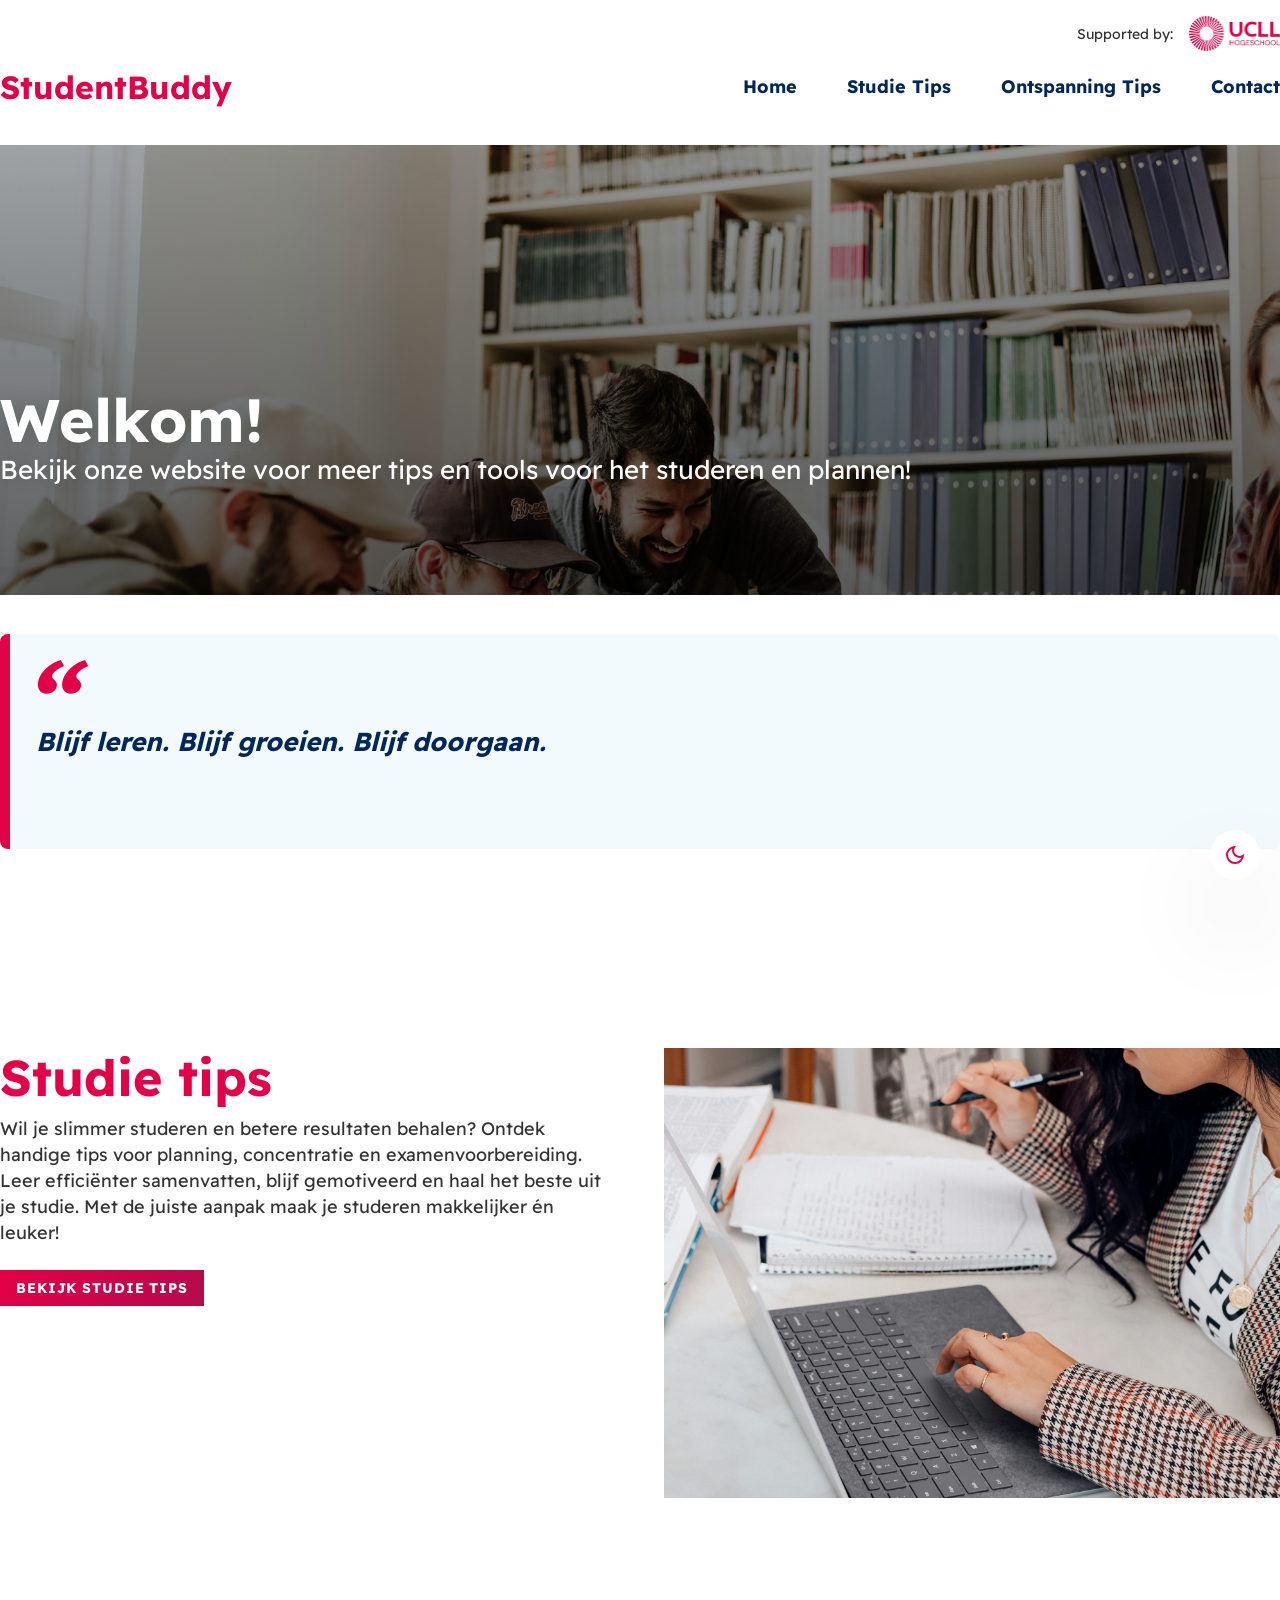
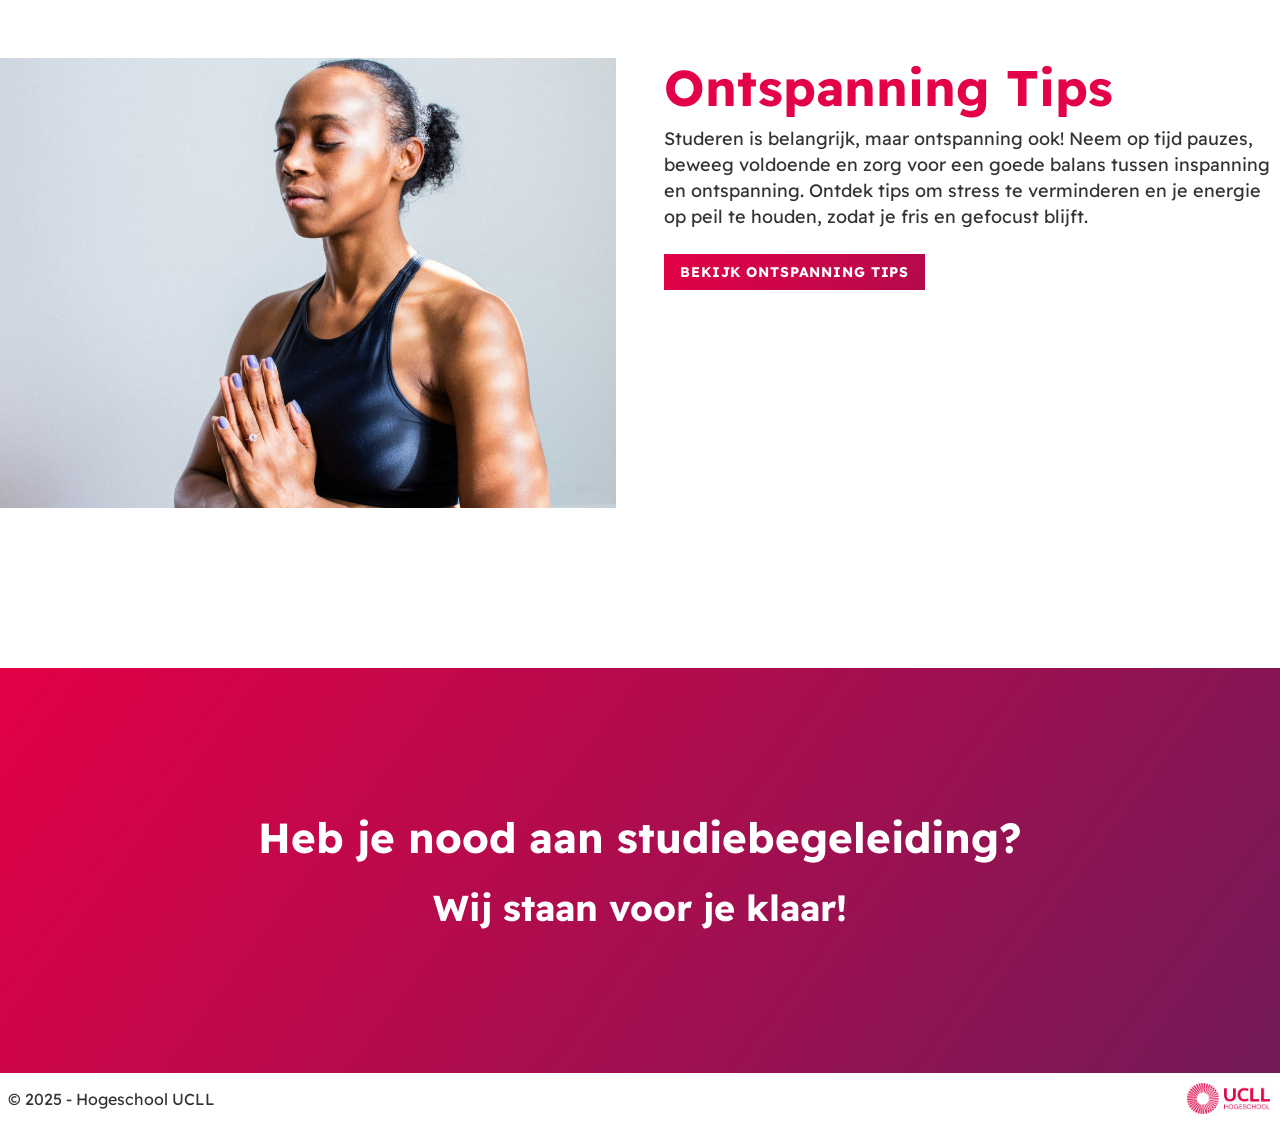
==== Client/index.html @ 4fda6218 "Added Comments" ====
<!DOCTYPE html>
<html lang="en">
  <head>
    <meta charset="UTF-8" />
    <meta name="viewport" content="width=device-width, initial-scale=1.0" />
    <title>Studiegids - Home</title>
    <link rel="stylesheet" href="./style/style.css" />
    <script type="text/javascript" src="./script/darkmode.js" defer></script>
    <script type="text/javascript" src="./script/quote.js" defer></script>
  </head>
  <body>
    <header>
      <!-- Top navigation bar with support branding -->
      <div class="container">
        <div class="navigation__top-bar">
          <button id="theme-switch">
            <!-- Dark Mode Icon -->
            <svg
              xmlns="http://www.w3.org/2000/svg"
              height="24px"
              viewBox="0 -960 960 960"
              width="24px"
              fill="#FFFFFF"
            >
              <path
                d="M480-120q-150 0-255-105T120-480q0-150 105-255t255-105q14 0 27.5 1t26.5 3q-41 29-65.5 75.5T444-660q0 90 63 153t153 63q55 0 101-24.5t75-65.5q2 13 3 26.5t1 27.5q0 150-105 255T480-120Zm0-80q88 0 158-48.5T740-375q-20 5-40 8t-40 3q-123 0-209.5-86.5T364-660q0-20 3-40t8-40q-78 32-126.5 102T200-480q0 116 82 198t198 82Zm-10-270Z"
              />
            </svg>
            <!-- Light Mode Icon-->
            <svg
              xmlns="http://www.w3.org/2000/svg"
              height="24px"
              viewBox="0 -960 960 960"
              width="24px"
              fill="#FFFFFF"
            >
              <path
                d="M480-360q50 0 85-35t35-85q0-50-35-85t-85-35q-50 0-85 35t-35 85q0 50 35 85t85 35Zm0 80q-83 0-141.5-58.5T280-480q0-83 58.5-141.5T480-680q83 0 141.5 58.5T680-480q0 83-58.5 141.5T480-280ZM200-440H40v-80h160v80Zm720 0H760v-80h160v80ZM440-760v-160h80v160h-80Zm0 720v-160h80v160h-80ZM256-650l-101-97 57-59 96 100-52 56Zm492 496-97-101 53-55 101 97-57 59Zm-98-550 97-101 59 57-100 96-56-52ZM154-212l101-97 55 53-97 101-59-57Zm326-268Z"
              />
            </svg>
          </button>
          <small>Supported by:</small>
          <img
            class="site-branding-logo-img"
            src="./images/Logo_UCLL_RGB.png"
            alt="Header Logo UCLL"
          />
        </div>

        <!-- Main Navigation Bar -->
        <nav aria-label="Main Navigation">
          <!-- Site Branding (Logo or Name) -->
          <div>
            <a class="site-branding-logo" href="index.html">StudentBuddy</a>
          </div>
          <!-- Navigation Menu with links to different sections of the site -->
          <div>
            <ul>
              <li>
                <a href="index.html">Home</a>
              </li>
              <li>
                <a href="studie-tips.html">Studie Tips</a>
              </li>
              <li>
                <a href="ontspanning-tips.html">Ontspanning Tips</a>
              </li>
              <li>
                <a href="contact.html">Contact</a>
              </li>
            </ul>
          </div>
        </nav>
      </div>
    </header>
    <main>
      <!-- Hero section with welcome message -->
      <section class="hero-section background-image-home">
        <div class="container">
          <div class="hero-content">
            <h1 class="block-title">Welkom!</h1>
            <p class="block-paragraph">
              Bekijk onze website voor meer tips en tools voor het studeren en
              plannen!
            </p>
          </div>
        </div>
      </section>

      <!-- Section with a blockquote -->
      <section>
        <div class="container">
          <blockquote id="quote"></blockquote>
        </div>
      </section>

      <div class="page-layout__divider"></div>

      <!-- Study Tips Section -->
      <section>
        <div class="container">
          <div class="page-layout__content-wrapper">
            <!-- Text Content -->
            <div class="page-layout__content-text">
              <h1>Studie tips</h1>
              <p>
                Wil je slimmer studeren en betere resultaten behalen? Ontdek
                handige tips voor planning, concentratie en examenvoorbereiding.
                Leer efficiënter samenvatten, blijf gemotiveerd en haal het
                beste uit je studie. Met de juiste aanpak maak je studeren
                makkelijker én leuker!
              </p>
              <div>
                <a class="page-layout__call-to-action" href="./studie-tips.html"
                  >BEKIJK STUDIE TIPS</a
                >
              </div>
            </div>
            <!-- Study Tips Image -->
            <div class="page-layout__content-image">
              <img
                src="./images/studie-tips-thumbnail.jpg"
                alt="Stude Tips Foto"
              />
            </div>
          </div>
        </div>
      </section>

      <div class="page-layout__divider"></div>

      <!-- Relaxation Tips Section -->
      <section>
        <div class="container">
          <div class="page-layout__content-wrapper">
            <!-- Relaxation Tips Image -->
            <div
              class="page-layout__content-image page-layout__content-image-flipped"
            >
              <img
                src="./images/ontspanning-thumbnail.jpg"
                alt="Ontspanning Foto"
              />
            </div>
            <!-- Text Content -->
            <div class="page-layout__content-text">
              <h1>Ontspanning Tips</h1>
              <p>
                Studeren is belangrijk, maar ontspanning ook! Neem op tijd
                pauzes, beweeg voldoende en zorg voor een goede balans tussen
                inspanning en ontspanning. Ontdek tips om stress te verminderen
                en je energie op peil te houden, zodat je fris en gefocust
                blijft.
              </p>
              <div>
                <a
                  class="page-layout__call-to-action"
                  href="./ontspanning-tips.html"
                  >BEKIJK ONTSPANNING TIPS</a
                >
              </div>
            </div>
          </div>
        </div>
      </section>
      <div class="page-layout__divider"></div>
    </main>
    <footer>
      <div class="container">
        <!-- Study Guidance Call-to-Action -->
        <div class="footer__content-wrapper">
          <div>
            <h2 class="footer__large-title">
              Heb je nood aan studiebegeleiding?
            </h2>
          </div>
          <div>
            <h2 class="footer__small-title">Wij staan voor je klaar!</h2>
          </div>
        </div>
      </div>
    </footer>
    <!-- Bottom Footer Section -->
    <div>
      <div class="container">
        <!-- Bottom Footer -->
        <div class="footer__wrapper-bottom">
          <small> © 2025 - Hogeschool UCLL </small>
          <img
            class="footer__logo"
            src="./images/Logo_UCLL_RGB.png"
            alt="Footer Logo UCLL"
          />
        </div>
        <!-- Bottom Footer -->
      </div>
    </div>
  </body>
</html>
---- Client/style/style.css ----
/* Importing the Readex Pro font from Google Fonts */
@import url('https://fonts.googleapis.com/css2?family=Readex+Pro:wght@160..700&display=swap');

:root {
    /* UCLL Branding Colors */
    --base-color: #ffffff;
    --base-variant: #ffffff;
    --text-color: #333;
    --primary-color: #E30147;
    --secondary-color: #002757;
    --nav-text-color: #002757;
    --quotebg: #F2FAFE;
    --quotetext: #002757;
    --gradient: linear-gradient(126.62deg, #e30046 0%, #721a57 100%);
    --shadow: rgba(17, 12, 46, 0.15) 0px 48px 100px 0px;

    /* Pixel to REM conversions for consistent sizing */
    --8px: 0.5rem;
    --14px: 0.875rem;
    --16px: 1rem;
    --18px: 1.125rem;
    --20px: 1.25rem;
    --22px: 1.375rem;
    --24px: 1.5rem;
    --26px: 1.625rem;
    --30px: 1.875rem;
    --32px: 2rem;
    --34px: 2.125rem;
    --35px: 2.188rem;
    --36px: 2.25rem;
    --42px: 2.625rem;
    --50px: 3.125rem;
    --60px: 3.75rem;
    --90px: 5.625rem;
    --1280px: 80rem;

    /* Font Weights */
    --fw-extra-light: 200;
    --fw-light: 300;
    --fw-regular: 400;
    --fw-medium: 500;
    --fw-semi-bold: 600;
    --fw-bold: 700;
    --fw-extra-bold: 800;
    --fw-black: 900;
}

.darkmode {
    --base-color: #0D0F1A;
    --base-variant: #101425;
    --text-color: #ffffff;
    --primary-color: #E30147;
    --secondary-color: #002757;
    --nav-text-color: #ffffff;
    --quotebg: #101425;
    --quotetext: #ffffff;
}

/* Resetting default margin, padding, and setting box-sizing to border-box */
* {
    margin: 0;
    padding: 0;
    box-sizing: border-box;
}

/* Setting base typography and color */
body {
    font-family: "Readex Pro", sans-serif;
    font-optical-sizing: auto;
    font-style: normal;
    background-color: var(--base-color);
    color: var(--text-color);
}

/* Main container with a max-width for layout consistency */
.container {
    position: relative;
    max-width: var(--1280px);
    margin: 0 auto;
}

/* 
========================================================================================================================
            *****   Darkmode Button *****
========================================================================================================================
*/

#theme-switch {
    height: 50px;
    width: 50px;
    padding: 0;
    border-radius: 50%;
    background-color: var(--base-variant);
    display: flex;
    justify-content: center;
    align-items: center;
    border: none;
    position: fixed;
    bottom: 20px;
    right: 20px;
    z-index: 999;
    cursor: pointer;
    box-shadow: var(--shadow);
    transition: background-color 0.3s;
}

#theme-switch svg {
    fill: var(--primary-color);
}

#theme-switch svg:last-child {
    display: none;
}

.darkmode #theme-switch svg:first-child {
    display: none;
}

.darkmode #theme-switch svg:last-child {
    display: block;
}

/* 
========================================================================================================================
            *****   NAVIGATION LAYOUT *****
========================================================================================================================
*/

/* Navigation bar styling */
nav {
    margin-top: 1rem;
    margin-bottom: 2.375rem;
    display: flex;
    align-items: center;
    justify-content: space-between;
}

/* Site logo styling */
.site-branding-logo {
    font-size: 2rem;
    color: var(--primary-color);
    font-weight: var(--fw-black);
    list-style-type: none;
    text-decoration: none;
}

/* Logo image styling */
.site-branding-logo-img {
    max-width: 100%;
    height: var(--35px);
    cursor: pointer;
}

/* Top bar navigation layout */
.navigation__top-bar {
    display: flex;
    flex-direction: row;
    justify-content: end;
    align-items: center;
    gap: 1rem;
    margin-top: 1em;
    color: var(--secondary-color);
}

/* Adjusts the font size of small text in the navigation bar */
.navigation__top-bar small {
    font-size: var(--14px);
    line-height: var(--20px);
    color: var(--text-color);
}

/* Navigation menu styling */
nav ul {
    display: flex;
    justify-content: end;
    list-style: none;
}

/* Navigation links styling */
nav ul a {
    font-size: var(--18px);
    line-height: var(--30px);
    font-weight: 700;
    color: var(--nav-text-color);
    list-style-type: none;
    text-decoration: none;
    margin-left: 3.125rem;
}

/* Hover effect for navigation links */
ul a:hover {
    color: var(--primary-color);
    padding-bottom: 0.3em;
    border-bottom: 3px solid var(--primary-color);
    transition: ease-in-out;
}

/* 
========================================================================================================================
            *****   HERO SECTION *****
========================================================================================================================
*/

/* Hero section styles with a fixed height */
.hero-section {
    max-width: 100%;
    width: 100vw;
    height: 50svh;
}

/* Background images for different pages with a dark overlay */
.background-image-home { background:linear-gradient(0deg, rgba(0, 0, 0, 0.6), rgba(0, 0, 0, 0.3)), url("../images/cover.jpg") no-repeat center center fixed; background-size: cover; }
.background-image-study { background:linear-gradient(0deg, rgba(0, 0, 0, 0.6), rgba(0, 0, 0, 0.3)), url("../images/studie-tips-cover.jpg") no-repeat center center fixed; background-size: cover; }
.background-image-relaxing { background:linear-gradient(0deg, rgba(0, 0, 0, 0.6), rgba(0, 0, 0, 0.3)), url("../images/ontspanning-cover.jpg") no-repeat center center fixed; background-size: cover; }
.background-image-contact { background:linear-gradient(0deg, rgba(0, 0, 0, 0.6), rgba(0, 0, 0, 0.3)), url("../images/contact-cover.jpg") no-repeat center center fixed; background-size: cover; }

/* Hero section content alignment */
.hero-content {
    padding-top: 15rem;
}

/* 
========================================================================================================================
            *****   QUOTE LAYOUT *****
========================================================================================================================
*/

blockquote {
    background-color: var(--quotebg);
    border-left: 10px solid var(--primary-color);
    font-size: var(--26px);
    color: var(--quotetext);
    margin: 1.5em auto;
    padding: 3.5em 1em;
    quotes: "\201C""\201D""\2018""\2019";
    border-radius: 8px;
    font-weight: var(--fw-bold);
    font-style: italic;
    position: relative;
}

blockquote::before{
    content: "\201C";
    color: var(--primary-color);
    font-size: 4em;
    position: absolute;
    top: 0px;
    left: 0.1em;
}

blockquote::after{
    content: '';
}

/* 
========================================================================================================================
            *****   PAGE LAYOUT *****
========================================================================================================================
*/

/* Main title styling */
.block-title {
    font-size: 3.75rem;
    line-height: 4.375rem;
    color: #fff;
    font-weight: 700;
    text-shadow: 0 0 20px rgba(2, 23, 16, 0.2);
}

/* Paragraph styling within hero section */
.block-paragraph {
    font-size: var(--26px);
    line-height: 30px;
    color: #fff;
    text-shadow: 0 0 20px rgba(2, 23, 16, 0.2);
}

/* Two-column layout for content sections */
.page-layout__content-wrapper {
    display: grid;
    grid-template-columns: 1fr 1fr;
    gap: 3rem;
    align-items: top;
}

/* Image container styling for proper alignment */
.page-layout__content-image {
    display: flex;
    align-items: center;
    justify-content: center;
}

/* Ensuring images fit within their container */
.page-layout__content-image img {
    width: 100%;
    height: 450px;
    object-fit: cover;
}

/* Section heading styling */
.page-layout__content-wrapper h1 {
    font-size: 50px;
    line-height: 60px;
    color: var(--primary-color);
    font-weight: 700;
    margin-bottom: var(--8px);
}

/* Section paragraph styling */
.page-layout__content-wrapper p {
    font-size: var(--18px);
    line-height: var(--26px);
}

/* Spacer for visual separation between sections */
.page-layout__divider {
    height: 10rem;
}

/* Call-to-action button styling */
.page-layout__call-to-action {
    display: inline-block;
    border: none;
    background: linear-gradient(116.43deg, #e30046 0%, #b40a4d 100%);
    font-size: .875rem;
    line-height: 1rem;
    margin-top: 1.5rem;
    padding: .625rem 1rem;
    color: white;
    font-weight: 700;
    letter-spacing: .88px;
    text-align: center;
    text-transform: uppercase;
    text-decoration: none;
    transition: cubic-bezier(0.215, 0.61, 0.355, 1) .4s;
}

/* Call-to-action hover effect */
.page-layout__call-to-action:hover {
    background: transparent;
    color: var(--primary-color);
    border: 1px solid var(--primary-color);
    transform: translateY(-2px);
    transition: transform 0.3s ease-in-out;
}

/* 
========================================================================================================================
            *****     FOOTER    *****
========================================================================================================================
*/

/* Footer styling with gradient background */
footer {
    height: 45svh;
    background: var(--gradient);
    display: flex;
        flex-direction: column;
        align-items: center;
        justify-content: center;
}

/* Grid layout for footer content */
.footer__content-wrapper {
    display: flex;
        flex-direction: column;
        align-items: center;
        justify-content: center;
        color: white;
        text-decoration: none;
        text-align: center;
}



.footer__large-title {
    font-size: var(--42px);
    font-weight: var(--fw-bold);
    margin-bottom: 0.5em;
}

.footer__small-title {
    font-size: var(--36px);
}

.footer__wrapper-bottom {
    display: flex;
    justify-content: space-between;
    align-items: center;
    padding: var(--8px);
}

.footer__wrapper-bottom small {
    font-size: var(--16px);
    line-height: var(--20px);
    font-weight: var(--fw-regular);
}

.footer__logo {
    max-width: 100%;
        height: var(--35px);
        cursor: pointer;
        padding: 0.1em;
}

/* 
========================================================================================================================
            *****     RESPONSIVE DESIGN    *****
========================================================================================================================
*/

/* Responsive adjustments for screens smaller than 992px */
@media screen and (width < 992px) {
    /* Navigation links styling */
    nav ul a {
        font-size: var(--16px);
        line-height: var(--30px);
        margin-left: 1rem;
    }
    
    .container {
        padding-left: 3%;
        padding-right: 3%;
    }

    .page-layout__content-wrapper {
        grid-template-columns: 1fr;
    }

    .page-layout__content-image-flipped {
        order: 2;
    }

    .page-layout__content-image img {
        width: 100%;
    }
}

/* Responsive adjustments for screens smaller than 600px */
@media screen and (width < 600px) {
    nav {
       display: flex;
       flex-direction: column;
       align-items: start;
    }

    nav ul {
        margin-top: 0.5em;
        flex-direction: row;
        gap: 1.5em;
    }

    nav ul a {
        margin-left: 0;
        font-size: var(--14px);
    }
    
    .footer__large-title {
        font-size: var(--34px);
    }
    
    .footer__small-title {
        font-size: var(--22px);
    }
}
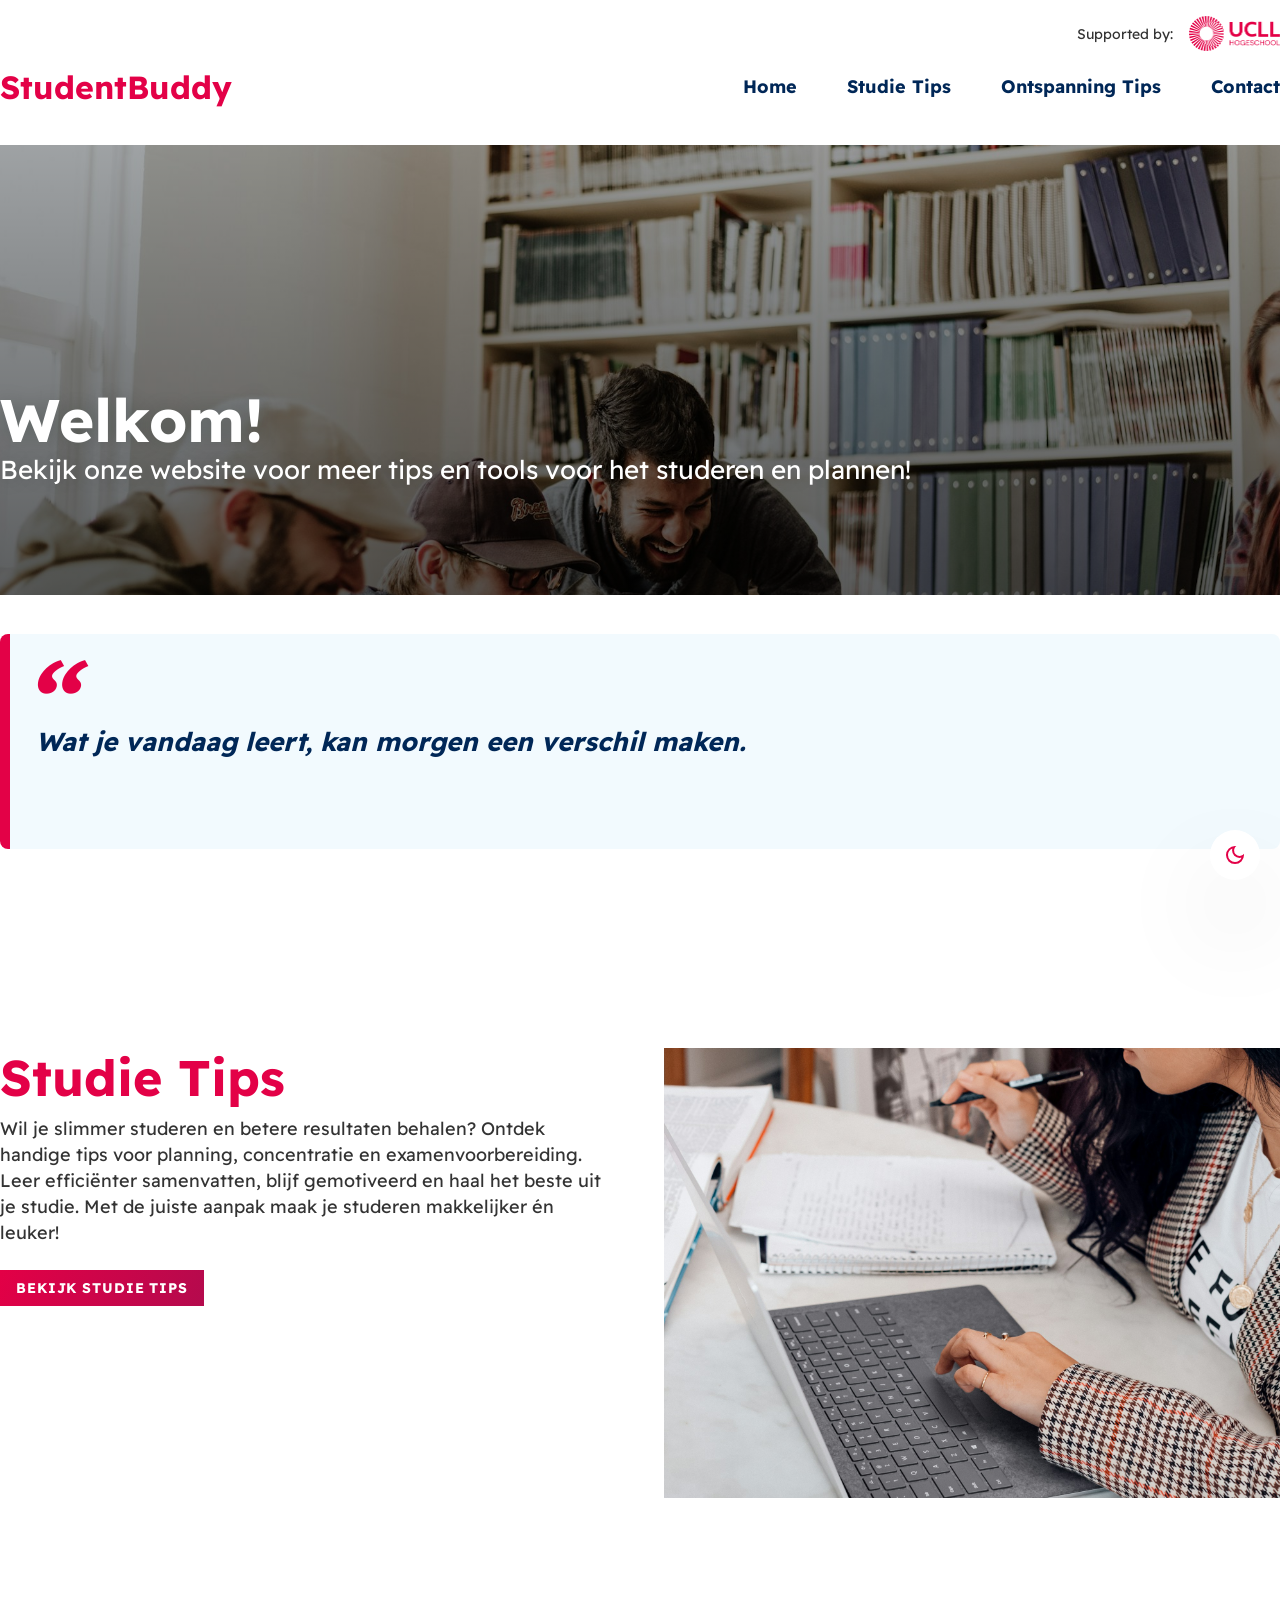
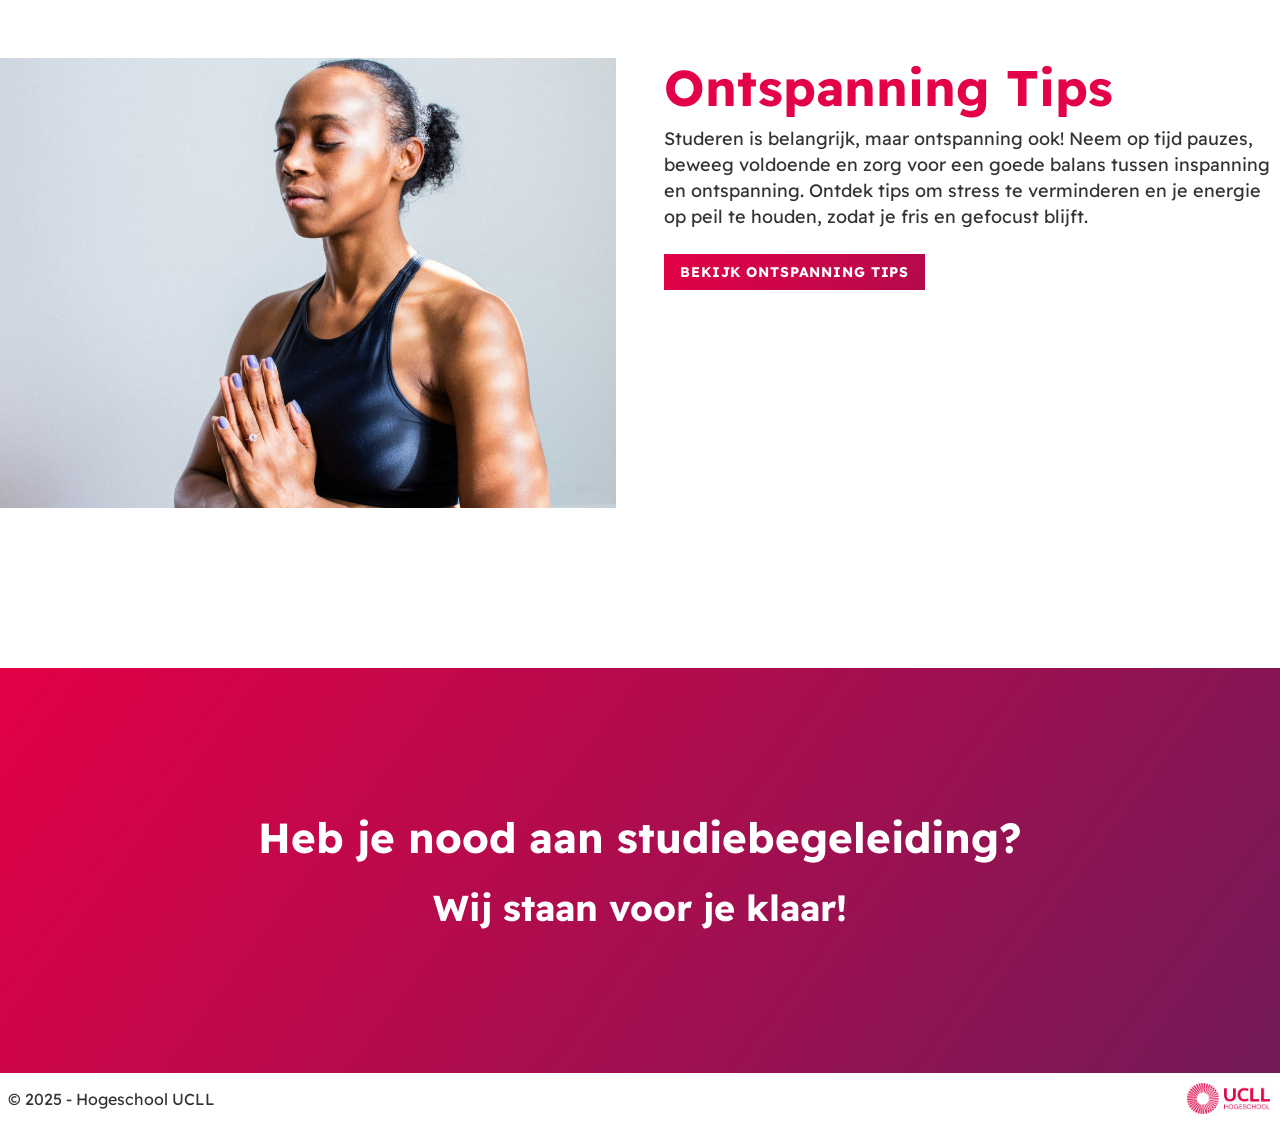
==== commit b40f6c40: "Fixed Inconsistent Text" ====
--- a/Client/index.html
+++ b/Client/index.html
@@ -102,7 +102,7 @@
           <div class="page-layout__content-wrapper">
             <!-- Text Content -->
             <div class="page-layout__content-text">
-              <h1>Studie tips</h1>
+              <h1>Studie Tips</h1>
               <p>
                 Wil je slimmer studeren en betere resultaten behalen? Ontdek
                 handige tips voor planning, concentratie en examenvoorbereiding.
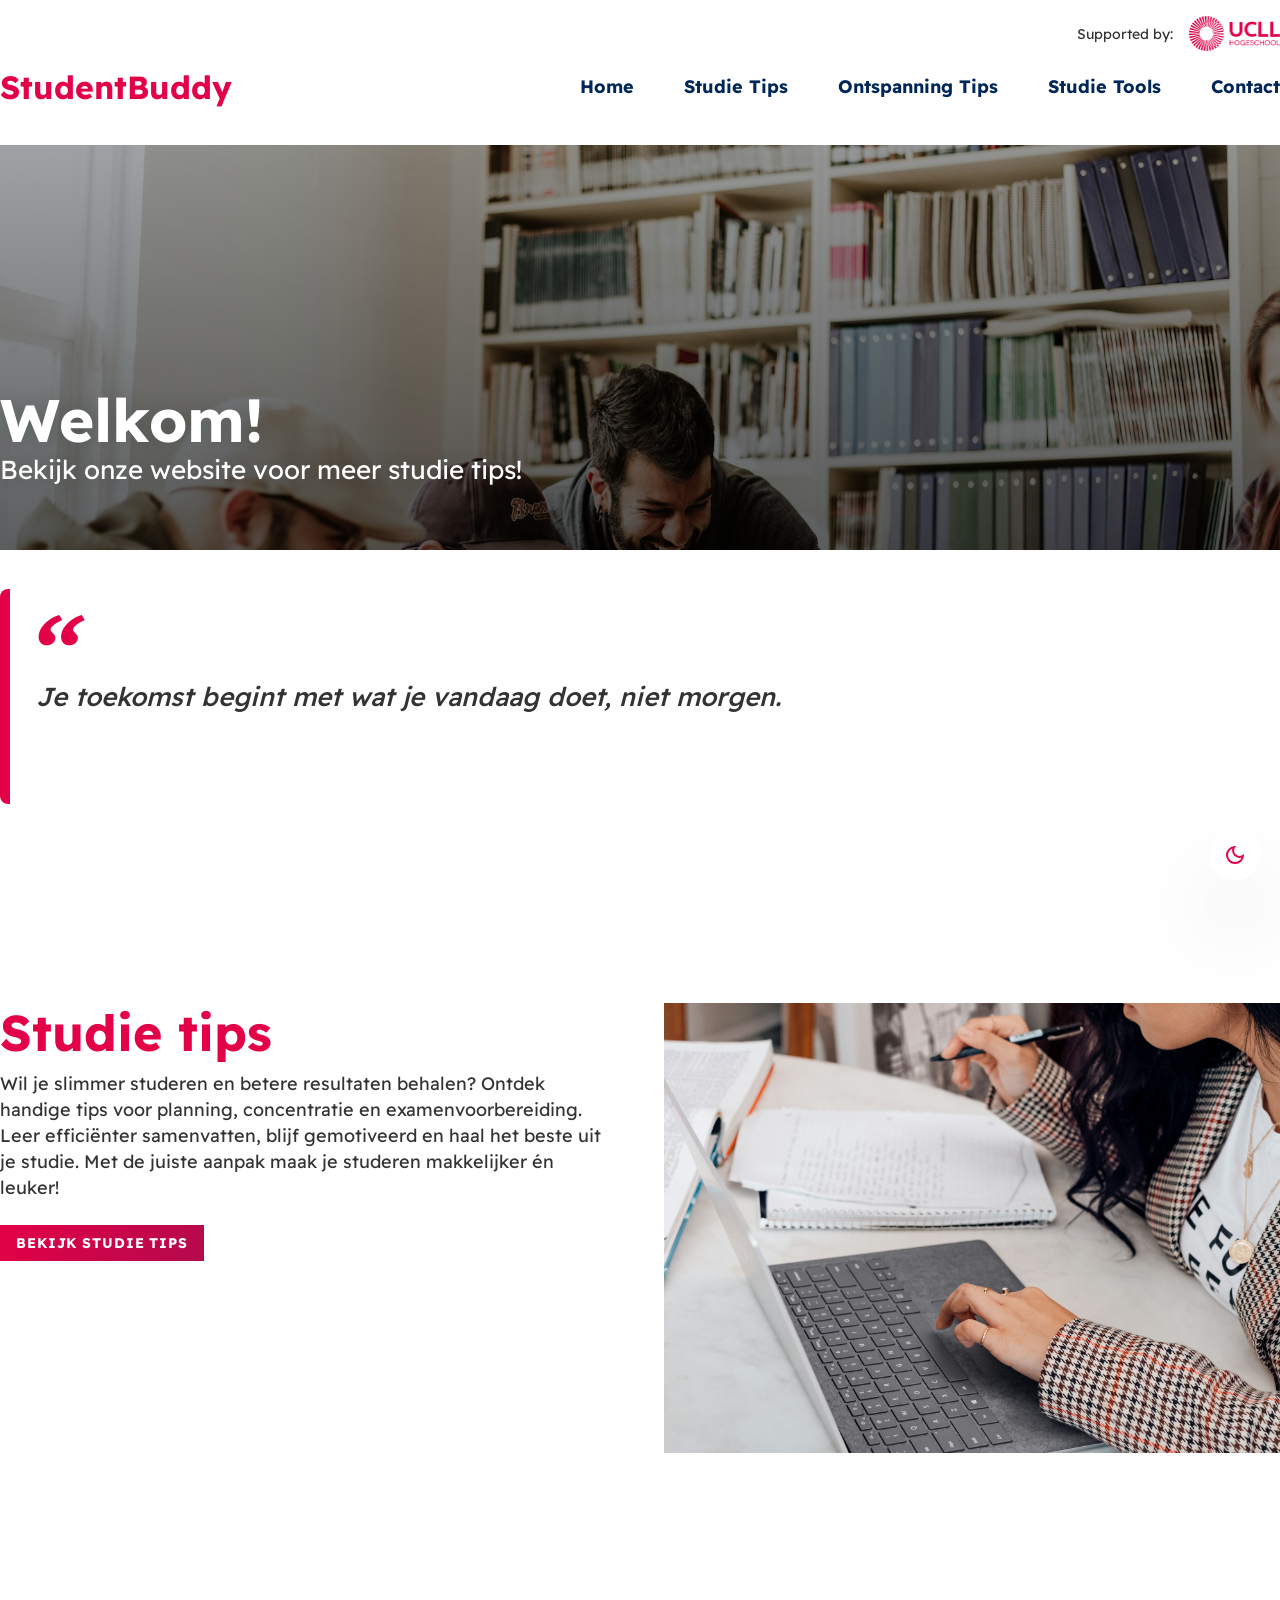
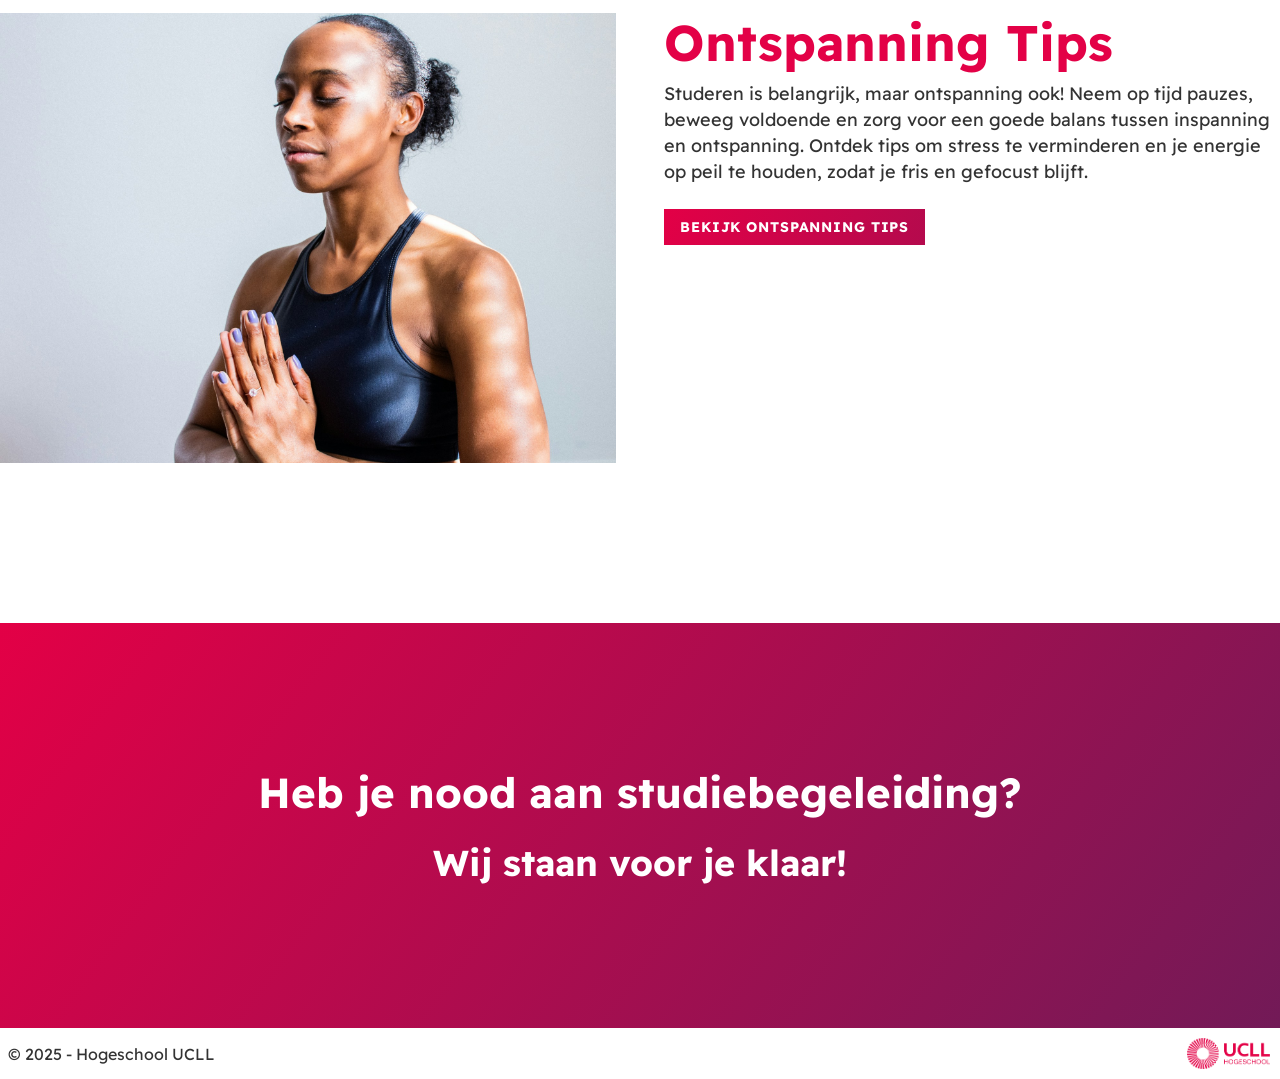
==== commit 20ae8213: "Merge pull request #39 from Iterative-Snowstorm/dev Dev to main merge" ====
--- a/Client/index.html
+++ b/Client/index.html
@@ -15,29 +15,9 @@
         <div class="navigation__top-bar">
           <button id="theme-switch">
             <!-- Dark Mode Icon -->
-            <svg
-              xmlns="http://www.w3.org/2000/svg"
-              height="24px"
-              viewBox="0 -960 960 960"
-              width="24px"
-              fill="#FFFFFF"
-            >
-              <path
-                d="M480-120q-150 0-255-105T120-480q0-150 105-255t255-105q14 0 27.5 1t26.5 3q-41 29-65.5 75.5T444-660q0 90 63 153t153 63q55 0 101-24.5t75-65.5q2 13 3 26.5t1 27.5q0 150-105 255T480-120Zm0-80q88 0 158-48.5T740-375q-20 5-40 8t-40 3q-123 0-209.5-86.5T364-660q0-20 3-40t8-40q-78 32-126.5 102T200-480q0 116 82 198t198 82Zm-10-270Z"
-              />
-            </svg>
+            <svg xmlns="http://www.w3.org/2000/svg" height="24px" viewBox="0 -960 960 960" width="24px" fill="#FFFFFF"><path d="M480-120q-150 0-255-105T120-480q0-150 105-255t255-105q14 0 27.5 1t26.5 3q-41 29-65.5 75.5T444-660q0 90 63 153t153 63q55 0 101-24.5t75-65.5q2 13 3 26.5t1 27.5q0 150-105 255T480-120Zm0-80q88 0 158-48.5T740-375q-20 5-40 8t-40 3q-123 0-209.5-86.5T364-660q0-20 3-40t8-40q-78 32-126.5 102T200-480q0 116 82 198t198 82Zm-10-270Z"/></svg>
             <!-- Light Mode Icon-->
-            <svg
-              xmlns="http://www.w3.org/2000/svg"
-              height="24px"
-              viewBox="0 -960 960 960"
-              width="24px"
-              fill="#FFFFFF"
-            >
-              <path
-                d="M480-360q50 0 85-35t35-85q0-50-35-85t-85-35q-50 0-85 35t-35 85q0 50 35 85t85 35Zm0 80q-83 0-141.5-58.5T280-480q0-83 58.5-141.5T480-680q83 0 141.5 58.5T680-480q0 83-58.5 141.5T480-280ZM200-440H40v-80h160v80Zm720 0H760v-80h160v80ZM440-760v-160h80v160h-80Zm0 720v-160h80v160h-80ZM256-650l-101-97 57-59 96 100-52 56Zm492 496-97-101 53-55 101 97-57 59Zm-98-550 97-101 59 57-100 96-56-52ZM154-212l101-97 55 53-97 101-59-57Zm326-268Z"
-              />
-            </svg>
+            <svg xmlns="http://www.w3.org/2000/svg" height="24px" viewBox="0 -960 960 960" width="24px" fill="#FFFFFF"><path d="M480-360q50 0 85-35t35-85q0-50-35-85t-85-35q-50 0-85 35t-35 85q0 50 35 85t85 35Zm0 80q-83 0-141.5-58.5T280-480q0-83 58.5-141.5T480-680q83 0 141.5 58.5T680-480q0 83-58.5 141.5T480-280ZM200-440H40v-80h160v80Zm720 0H760v-80h160v80ZM440-760v-160h80v160h-80Zm0 720v-160h80v160h-80ZM256-650l-101-97 57-59 96 100-52 56Zm492 496-97-101 53-55 101 97-57 59Zm-98-550 97-101 59 57-100 96-56-52ZM154-212l101-97 55 53-97 101-59-57Zm326-268Z"/></svg>
           </button>
           <small>Supported by:</small>
           <img
@@ -66,6 +46,9 @@
                 <a href="ontspanning-tips.html">Ontspanning Tips</a>
               </li>
               <li>
+                <a href="studie-tools.html">Studie Tools</a>
+              </li>
+              <li>
                 <a href="contact.html">Contact</a>
               </li>
             </ul>
@@ -80,14 +63,12 @@
           <div class="hero-content">
             <h1 class="block-title">Welkom!</h1>
             <p class="block-paragraph">
-              Bekijk onze website voor meer tips en tools voor het studeren en
-              plannen!
+              Bekijk onze website voor meer studie tips!
             </p>
           </div>
         </div>
       </section>
 
-      <!-- Section with a blockquote -->
       <section>
         <div class="container">
           <blockquote id="quote"></blockquote>
@@ -102,13 +83,10 @@
           <div class="page-layout__content-wrapper">
             <!-- Text Content -->
             <div class="page-layout__content-text">
-              <h1>Studie Tips</h1>
+              <h1>Studie tips</h1>
               <p>
-                Wil je slimmer studeren en betere resultaten behalen? Ontdek
-                handige tips voor planning, concentratie en examenvoorbereiding.
-                Leer efficiënter samenvatten, blijf gemotiveerd en haal het
-                beste uit je studie. Met de juiste aanpak maak je studeren
-                makkelijker én leuker!
+                Wil je slimmer studeren en betere resultaten behalen? Ontdek handige tips voor planning, concentratie en examenvoorbereiding. Leer efficiënter samenvatten, blijf gemotiveerd en haal het beste uit je studie. 
+                Met de juiste aanpak maak je studeren makkelijker én leuker!
               </p>
               <div>
                 <a class="page-layout__call-to-action" href="./studie-tips.html"
@@ -146,11 +124,8 @@
             <div class="page-layout__content-text">
               <h1>Ontspanning Tips</h1>
               <p>
-                Studeren is belangrijk, maar ontspanning ook! Neem op tijd
-                pauzes, beweeg voldoende en zorg voor een goede balans tussen
-                inspanning en ontspanning. Ontdek tips om stress te verminderen
-                en je energie op peil te houden, zodat je fris en gefocust
-                blijft.
+                Studeren is belangrijk, maar ontspanning ook! Neem op tijd pauzes, beweeg voldoende en zorg voor een goede balans tussen inspanning en ontspanning. 
+                Ontdek tips om stress te verminderen en je energie op peil te houden, zodat je fris en gefocust blijft.
               </p>
               <div>
                 <a
--- a/Client/style/style.css
+++ b/Client/style/style.css
@@ -1,48 +1,50 @@
 /* Importing the Readex Pro font from Google Fonts */
-@import url('https://fonts.googleapis.com/css2?family=Readex+Pro:wght@160..700&display=swap');
+@import url("https://fonts.googleapis.com/css2?family=Readex+Pro:wght@160..700&display=swap");
 
 :root {
-    /* UCLL Branding Colors */
-    --base-color: #ffffff;
-    --base-variant: #ffffff;
-    --text-color: #333;
-    --primary-color: #E30147;
-    --secondary-color: #002757;
-    --nav-text-color: #002757;
-    --quotebg: #F2FAFE;
-    --quotetext: #002757;
-    --gradient: linear-gradient(126.62deg, #e30046 0%, #721a57 100%);
-    --shadow: rgba(17, 12, 46, 0.15) 0px 48px 100px 0px;
-
-    /* Pixel to REM conversions for consistent sizing */
-    --8px: 0.5rem;
-    --14px: 0.875rem;
-    --16px: 1rem;
-    --18px: 1.125rem;
-    --20px: 1.25rem;
-    --22px: 1.375rem;
-    --24px: 1.5rem;
-    --26px: 1.625rem;
-    --30px: 1.875rem;
-    --32px: 2rem;
-    --34px: 2.125rem;
-    --35px: 2.188rem;
-    --36px: 2.25rem;
-    --42px: 2.625rem;
-    --50px: 3.125rem;
-    --60px: 3.75rem;
-    --90px: 5.625rem;
-    --1280px: 80rem;
-
-    /* Font Weights */
-    --fw-extra-light: 200;
-    --fw-light: 300;
-    --fw-regular: 400;
-    --fw-medium: 500;
-    --fw-semi-bold: 600;
-    --fw-bold: 700;
-    --fw-extra-bold: 800;
-    --fw-black: 900;
+  /* UCLL Branding Colors */
+  --base-color: #ffffff;
+  --base-variant: #ffffff;
+  --text-color: #333;
+  --primary-color: #E30147;
+  --secondary-color: #002757;
+  --nav-text-color: #002757;
+  --gradient: linear-gradient(126.62deg, #e30046 0%, #721a57 100%);
+  --shadow: rgba(17, 12, 46, 0.15) 0px 48px 100px 0px;
+  --blue: #002757;
+  --red: #e30147;
+  --light-blue: #9fdaf9;
+  --light-gray: #e9f3f8;
+  --gray: #333;
+
+  /* Pixel to REM conversions for consistent sizing */
+  --8px: 0.5rem;
+  --14px: 0.875rem;
+  --16px: 1rem;
+  --18px: 1.125rem;
+  --20px: 1.25rem;
+  --22px: 1.375rem;
+  --26px: 1.625rem;
+  --30px: 1.875rem;
+  --32px: 2rem;
+  --34px: 2.125rem;
+  --35px: 2.188rem;
+  --36px: 2.25rem;
+  --42px: 2.625rem;
+  --50px: 3.125rem;
+  --60px: 3.75rem;
+  --90px: 5.625rem;
+  --1280px: 80rem;
+
+  /* Font Weights */
+  --fw-extra-light: 200;
+  --fw-light: 300;
+  --fw-regular: 400;
+  --fw-medium: 500;
+  --fw-semi-bold: 600;
+  --fw-bold: 700;
+  --fw-extra-bold: 800;
+  --fw-black: 900;
 }
 
 .darkmode {
@@ -52,31 +54,30 @@
     --primary-color: #E30147;
     --secondary-color: #002757;
     --nav-text-color: #ffffff;
-    --quotebg: #101425;
-    --quotetext: #ffffff;
+    --quotebg: #1d213a;
 }
 
 /* Resetting default margin, padding, and setting box-sizing to border-box */
 * {
-    margin: 0;
-    padding: 0;
-    box-sizing: border-box;
+  margin: 0;
+  padding: 0;
+  box-sizing: border-box;
 }
 
 /* Setting base typography and color */
 body {
-    font-family: "Readex Pro", sans-serif;
-    font-optical-sizing: auto;
-    font-style: normal;
-    background-color: var(--base-color);
-    color: var(--text-color);
+  font-family: "Readex Pro", sans-serif;
+  font-optical-sizing: auto;
+  font-style: normal;
+  background-color: var(--base-color);
+  color: var(--text-color);
 }
 
 /* Main container with a max-width for layout consistency */
 .container {
-    position: relative;
-    max-width: var(--1280px);
-    margin: 0 auto;
+  position: relative;
+  max-width: var(--1280px);
+  margin: 0 auto;
 }
 
 /* 
@@ -86,38 +87,38 @@
 */
 
 #theme-switch {
-    height: 50px;
-    width: 50px;
-    padding: 0;
-    border-radius: 50%;
-    background-color: var(--base-variant);
-    display: flex;
-    justify-content: center;
-    align-items: center;
-    border: none;
-    position: fixed;
-    bottom: 20px;
-    right: 20px;
-    z-index: 999;
-    cursor: pointer;
-    box-shadow: var(--shadow);
-    transition: background-color 0.3s;
+  height: 50px;
+  width: 50px;
+  padding: 0;
+  border-radius: 50%;
+  background-color: var(--base-variant);
+  display: flex;
+  justify-content: center;
+  align-items: center;
+  border: none;
+  position: fixed;
+  bottom: 20px;
+  right: 20px;
+  z-index: 999;
+  cursor: pointer;
+  box-shadow: var(--shadow);
+  transition: background-color 0.3s;
 }
 
 #theme-switch svg {
-    fill: var(--primary-color);
+  fill: var(--primary-color);
 }
 
 #theme-switch svg:last-child {
-    display: none;
+  display: none;
 }
 
 .darkmode #theme-switch svg:first-child {
-    display: none;
+  display: none;
 }
 
 .darkmode #theme-switch svg:last-child {
-    display: block;
+  display: block;
 }
 
 /* 
@@ -128,71 +129,71 @@
 
 /* Navigation bar styling */
 nav {
-    margin-top: 1rem;
-    margin-bottom: 2.375rem;
-    display: flex;
-    align-items: center;
-    justify-content: space-between;
+  margin-top: 1rem;
+  margin-bottom: 2.375rem;
+  display: flex;
+  align-items: center;
+  justify-content: space-between;
 }
 
 /* Site logo styling */
 .site-branding-logo {
-    font-size: 2rem;
-    color: var(--primary-color);
-    font-weight: var(--fw-black);
-    list-style-type: none;
-    text-decoration: none;
+  font-size: 2rem;
+  color: var(--primary-color);
+  font-weight: var(--fw-black);
+  list-style-type: none;
+  text-decoration: none;
 }
 
 /* Logo image styling */
 .site-branding-logo-img {
-    max-width: 100%;
-    height: var(--35px);
-    cursor: pointer;
+  max-width: 100%;
+  height: var(--35px);
+  cursor: pointer;
 }
 
 /* Top bar navigation layout */
 .navigation__top-bar {
-    display: flex;
-    flex-direction: row;
-    justify-content: end;
-    align-items: center;
-    gap: 1rem;
-    margin-top: 1em;
-    color: var(--secondary-color);
+  display: flex;
+  flex-direction: row;
+  justify-content: end;
+  align-items: center;
+  gap: 1rem;
+  margin-top: 1em;
+  color: var(--secondary-color);
 }
 
 /* Adjusts the font size of small text in the navigation bar */
 .navigation__top-bar small {
-    font-size: var(--14px);
-    line-height: var(--20px);
-    color: var(--text-color);
+  font-size: var(--14px);
+  line-height: var(--20px);
+  color: var(--text-color);
 }
 
 /* Navigation menu styling */
 nav ul {
-    display: flex;
-    justify-content: end;
-    list-style: none;
+  display: flex;
+  justify-content: end;
+  list-style: none;
 }
 
 /* Navigation links styling */
 nav ul a {
-    font-size: var(--18px);
-    line-height: var(--30px);
-    font-weight: 700;
-    color: var(--nav-text-color);
-    list-style-type: none;
-    text-decoration: none;
-    margin-left: 3.125rem;
+  font-size: var(--18px);
+  line-height: var(--30px);
+  font-weight: 700;
+  color: var(--nav-text-color);
+  list-style-type: none;
+  text-decoration: none;
+  margin-left: 3.125rem;
 }
 
 /* Hover effect for navigation links */
 ul a:hover {
-    color: var(--primary-color);
-    padding-bottom: 0.3em;
-    border-bottom: 3px solid var(--primary-color);
-    transition: ease-in-out;
+  color: var(--primary-color);
+  padding-bottom: 0.3em;
+  border-bottom: 3px solid var(--primary-color);
+  transition: ease-in-out;
 }
 
 /* 
@@ -201,11 +202,10 @@
 ========================================================================================================================
 */
 
-/* Hero section styles with a fixed height */
 .hero-section {
     max-width: 100%;
     width: 100vw;
-    height: 50svh;
+    height: 45svh;
 }
 
 /* Background images for different pages with a dark overlay */
@@ -216,7 +216,7 @@
 
 /* Hero section content alignment */
 .hero-content {
-    padding-top: 15rem;
+  padding-top: 15rem;
 }
 
 /* 
@@ -226,15 +226,14 @@
 */
 
 blockquote {
-    background-color: var(--quotebg);
+    background-color: var(--base-variant);
     border-left: 10px solid var(--primary-color);
     font-size: var(--26px);
-    color: var(--quotetext);
     margin: 1.5em auto;
     padding: 3.5em 1em;
     quotes: "\201C""\201D""\2018""\2019";
     border-radius: 8px;
-    font-weight: var(--fw-bold);
+    font-weight: var(--fw-medium);
     font-style: italic;
     position: relative;
 }
@@ -247,7 +246,7 @@
     top: 0px;
     left: 0.1em;
 }
-
+  
 blockquote::after{
     content: '';
 }
@@ -260,34 +259,34 @@
 
 /* Main title styling */
 .block-title {
-    font-size: 3.75rem;
-    line-height: 4.375rem;
-    color: #fff;
-    font-weight: 700;
-    text-shadow: 0 0 20px rgba(2, 23, 16, 0.2);
+  font-size: 3.75rem;
+  line-height: 4.375rem;
+  color: #fff;
+  font-weight: 700;
+  text-shadow: 0 0 20px rgba(2, 23, 16, 0.2);
 }
 
 /* Paragraph styling within hero section */
 .block-paragraph {
-    font-size: var(--26px);
-    line-height: 30px;
-    color: #fff;
-    text-shadow: 0 0 20px rgba(2, 23, 16, 0.2);
+  font-size: var(--26px);
+  line-height: 30px;
+  color: #fff;
+  text-shadow: 0 0 20px rgba(2, 23, 16, 0.2);
 }
 
 /* Two-column layout for content sections */
 .page-layout__content-wrapper {
-    display: grid;
-    grid-template-columns: 1fr 1fr;
-    gap: 3rem;
-    align-items: top;
+  display: grid;
+  grid-template-columns: 1fr 1fr;
+  gap: 3rem;
+  align-items: top;
 }
 
 /* Image container styling for proper alignment */
 .page-layout__content-image {
-    display: flex;
-    align-items: center;
-    justify-content: center;
+  display: flex;
+  align-items: center;
+  justify-content: center;
 }
 
 /* Ensuring images fit within their container */
@@ -299,49 +298,226 @@
 
 /* Section heading styling */
 .page-layout__content-wrapper h1 {
-    font-size: 50px;
-    line-height: 60px;
-    color: var(--primary-color);
-    font-weight: 700;
-    margin-bottom: var(--8px);
+  font-size: 50px;
+  line-height: 60px;
+  color: var(--primary-color);
+  font-weight: 700;
+  margin-bottom: var(--8px);
 }
 
 /* Section paragraph styling */
 .page-layout__content-wrapper p {
-    font-size: var(--18px);
-    line-height: var(--26px);
+  font-size: var(--18px);
+  line-height: var(--26px);
 }
 
 /* Spacer for visual separation between sections */
 .page-layout__divider {
-    height: 10rem;
+  height: 10rem;
 }
 
 /* Call-to-action button styling */
 .page-layout__call-to-action {
-    display: inline-block;
-    border: none;
-    background: linear-gradient(116.43deg, #e30046 0%, #b40a4d 100%);
-    font-size: .875rem;
-    line-height: 1rem;
-    margin-top: 1.5rem;
-    padding: .625rem 1rem;
-    color: white;
-    font-weight: 700;
-    letter-spacing: .88px;
-    text-align: center;
-    text-transform: uppercase;
-    text-decoration: none;
-    transition: cubic-bezier(0.215, 0.61, 0.355, 1) .4s;
+  display: inline-block;
+  border: none;
+  background: linear-gradient(116.43deg, #e30046 0%, #b40a4d 100%);
+  font-size: .875rem;
+  line-height: 1rem;
+  margin-top: 1.5rem;
+  padding: .625rem 1rem;
+  color: white;
+  font-weight: 700;
+  letter-spacing: .88px;
+  text-align: center;
+  text-transform: uppercase;
+  text-decoration: none;
+  transition: cubic-bezier(0.215, 0.61, 0.355, 1) .4s;
 }
 
 /* Call-to-action hover effect */
 .page-layout__call-to-action:hover {
-    background: transparent;
-    color: var(--primary-color);
-    border: 1px solid var(--primary-color);
-    transform: translateY(-2px);
-    transition: transform 0.3s ease-in-out;
+  background: transparent;
+  color: var(--primary-color);
+  border: 1px solid var(--primary-color);
+  transform: translateY(-2px);
+  transition: transform 0.3s ease-in-out;
+}
+
+/* 
+========================================================================================================================
+            *****     STUDIE-TIPS    *****
+========================================================================================================================
+*/
+
+.postit-section {
+    width: 80%;
+    max-width: 1200px;
+    text-align: center;
+    margin: 20px auto;
+}
+
+.section-title {
+    font-size: 2rem;
+    margin-bottom: 20px;
+    color: #333;
+}
+
+.postit-grid {
+    display: grid;
+    grid-template-columns: repeat(auto-fit, minmax(220px, 1fr));
+    gap: 15px;
+    justify-content: center;
+}
+
+.postit {
+    background-color: #fff;
+    padding: 1rem;
+    border-radius: 10px;
+    box-shadow: 4px 4px 10px rgba(0, 0, 0, 0.1);
+    cursor: pointer;
+    transition: transform 0.3s ease, box-shadow 0.3s ease;
+    text-align: center;
+    font-weight: bold;
+    min-height: 150px;
+    display: flex;
+    flex-direction: column;
+    justify-content: center;
+    align-items: center;
+    position: relative;
+    overflow: hidden;
+    text-overflow: ellipsis;
+}
+
+.postit p {
+  display: none;
+  font-size: 0.9rem;
+  transition: opacity 0.3s ease-in-out;
+}
+
+
+.postit:hover {
+    transform: scale(1.05);
+    box-shadow: 6px 6px 12px rgba(0, 0, 0, 0.15);
+}
+
+.postit:hover p {
+  display: block;
+  opacity: 1;
+}
+
+.postit.open {
+  position: fixed;
+  top: 50%;
+  left: 50%;
+  width: 50%;
+  height: auto;
+  padding: 20px;
+  transform: translate(-50%, -50%) scale(1.2);
+  z-index: 1000;
+  background-color: #fffae3;
+  box-shadow: 0px 0px 15px rgba(0, 0, 0, 0.3);
+  text-align: center;
+}
+
+.overlay {
+  position: fixed;
+    top: 0;
+    left: 0;
+    width: 100%;
+    height: 100%;
+    background: rgba(0, 0, 0, 0.5);
+    z-index: 999;
+    display: none;
+}
+
+.postit[data-category="Time Management"],
+.postit[data-category="Goal Setting"],
+.postit[data-category="Motivation"] {
+    background-color: #fde79a;
+}
+
+.postit[data-category="Study Techniques"],
+.postit[data-category="Study Group"],
+.postit[data-category="Study Environment"],
+.postit[data-category="Memory Techniques"]
+{
+    background-color: #a6d8f0;
+}
+
+.postit[data-category="Health & Wellness"] {
+    background-color: #fbc3a7;
+}
+
+.postit[data-category="Mindset"],
+.postit[data-category="Aanpak methode"] {
+    background-color: #f8a6a8;
+}
+
+.postit[data-category="Environmental Tips"] {
+    background-color: #b8e2a5;
+}
+
+.postit p {
+    display: none;
+    font-size: 0.9rem;
+}
+
+.postit.open p {
+    display: block;
+}
+
+.darkmode .postit {
+  background-color: #222; /* Darker background */
+  color: #fff; /* Lighter text for contrast */
+  box-shadow: 4px 4px 10px rgba(255, 255, 255, 0.1);
+}
+
+.darkmode .postit.open {
+  background-color: #333;
+  color: #fff;
+}
+
+.darkmode .postit[data-category="Time Management"],
+.darkmode .postit[data-category="Goal Setting"],
+.darkmode .postit[data-category="Motivation"] {
+  background-color: #5a4b2e;
+}
+
+.darkmode .postit[data-category="Study Techniques"],
+.darkmode .postit[data-category="Study Group"],
+.darkmode .postit[data-category="Study Environment"],
+.darkmode .postit[data-category="Memory Techniques"] {
+  background-color: #2b4b5f;
+}
+
+.darkmode .postit[data-category="Health & Wellness"] {
+  background-color: #744d3a;
+}
+
+.darkmode .postit[data-category="Mindset"],
+.darkmode .postit[data-category="Aanpak methode"] {
+  background-color: #633a3b;
+}
+
+.darkmode .postit[data-category="Environmental Tips"] {
+  background-color: #3f6130;
+}
+
+.hero-section.background-image-study .hero-content {
+  display: flex;
+  flex-direction: column;
+  justify-content: center;
+  align-items: center;
+  height: 100%;
+  padding-top: 0;
+  text-align: center;
+}
+
+.hero-section.background-image-study {
+  height: 30svh;
+  display: flex;
+  justify-content: center;
+  align-items: center;
 }
 
 /* 
@@ -352,55 +528,55 @@
 
 /* Footer styling with gradient background */
 footer {
-    height: 45svh;
-    background: var(--gradient);
-    display: flex;
-        flex-direction: column;
-        align-items: center;
-        justify-content: center;
+  height: 45svh;
+  background: var(--gradient);
+  display: flex;
+      flex-direction: column;
+      align-items: center;
+      justify-content: center;
 }
 
 /* Grid layout for footer content */
 .footer__content-wrapper {
-    display: flex;
-        flex-direction: column;
-        align-items: center;
-        justify-content: center;
-        color: white;
-        text-decoration: none;
-        text-align: center;
+  display: flex;
+      flex-direction: column;
+      align-items: center;
+      justify-content: center;
+      color: white;
+      text-decoration: none;
+      text-align: center;
 }
 
 
 
 .footer__large-title {
-    font-size: var(--42px);
-    font-weight: var(--fw-bold);
-    margin-bottom: 0.5em;
+  font-size: var(--42px);
+  font-weight: var(--fw-bold);
+  margin-bottom: 0.5em;
 }
 
 .footer__small-title {
-    font-size: var(--36px);
+  font-size: var(--36px);
 }
 
 .footer__wrapper-bottom {
-    display: flex;
-    justify-content: space-between;
-    align-items: center;
-    padding: var(--8px);
+  display: flex;
+  justify-content: space-between;
+  align-items: center;
+  padding: var(--8px);
 }
 
 .footer__wrapper-bottom small {
-    font-size: var(--16px);
-    line-height: var(--20px);
-    font-weight: var(--fw-regular);
+  font-size: var(--16px);
+  line-height: var(--20px);
+  font-weight: var(--fw-regular);
 }
 
 .footer__logo {
-    max-width: 100%;
-        height: var(--35px);
-        cursor: pointer;
-        padding: 0.1em;
+  max-width: 100%;
+      height: var(--35px);
+      cursor: pointer;
+      padding: 0.1em;
 }
 
 /* 
@@ -411,57 +587,186 @@
 
 /* Responsive adjustments for screens smaller than 992px */
 @media screen and (width < 992px) {
-    /* Navigation links styling */
-    nav ul a {
-        font-size: var(--16px);
-        line-height: var(--30px);
-        margin-left: 1rem;
-    }
-    
-    .container {
-        padding-left: 3%;
-        padding-right: 3%;
-    }
-
-    .page-layout__content-wrapper {
-        grid-template-columns: 1fr;
-    }
-
-    .page-layout__content-image-flipped {
-        order: 2;
-    }
-
-    .page-layout__content-image img {
-        width: 100%;
-    }
+  /* Navigation links styling */
+  nav ul a {
+      font-size: var(--16px);
+      line-height: var(--30px);
+      margin-left: 1rem;
+  }
+  
+  .container {
+      padding-left: 3%;
+      padding-right: 3%;
+  }
+
+  .page-layout__content-wrapper {
+      grid-template-columns: 1fr;
+  }
+
+  .page-layout__content-image-flipped {
+      order: 2;
+  }
+
+  .page-layout__content-image img {
+      width: 100%;
+  }
 }
 
 /* Responsive adjustments for screens smaller than 600px */
 @media screen and (width < 600px) {
-    nav {
-       display: flex;
-       flex-direction: column;
-       align-items: start;
-    }
-
-    nav ul {
-        margin-top: 0.5em;
-        flex-direction: row;
-        gap: 1.5em;
-    }
-
-    nav ul a {
-        margin-left: 0;
-        font-size: var(--14px);
-    }
-    
-    .footer__large-title {
-        font-size: var(--34px);
-    }
-    
-    .footer__small-title {
-        font-size: var(--22px);
-    }
-}
-
-
+  nav {
+     display: flex;
+     flex-direction: column;
+     align-items: start;
+  }
+
+  nav ul {
+      margin-top: 0.5em;
+      flex-direction: row;
+      gap: 1.5em;
+  }
+
+  nav ul a {
+      margin-left: 0;
+      font-size: var(--14px);
+  }
+  
+  .footer__large-title {
+      font-size: var(--34px);
+  }
+  
+  .footer__small-title {
+      font-size: var(--22px);
+  }
+}
+
+
+.background-image-tools {
+  background: linear-gradient(0deg, rgba(0, 0, 0, 0.6), rgba(0, 0, 0, 0.3)),
+    url("../images/tools-cover.jpg") no-repeat center center fixed;
+  background-size: cover;
+}
+
+/* Study Tools Grid Layout */
+.tools-grid {
+  display: grid;
+  grid-template-columns: repeat(2, 1fr);
+  gap: 2rem;
+  margin-bottom: 2rem;
+}
+
+/* Tool Card Styling */
+.tool-card {
+  background-color: var(--light-gray);
+  border-radius: 8px;
+  padding: 2rem;
+  display: flex;
+  flex-direction: column;
+  align-items: center;
+  text-align: center;
+  transition: transform 0.3s ease, box-shadow 0.3s ease;
+}
+
+.tool-card:hover {
+  box-shadow: 0 10px 20px rgba(0, 0, 0, 0.1);
+}
+
+/* Tool Icon Styling */
+.tool-icon {
+  font-size: 3rem;
+  margin-bottom: 1rem;
+}
+
+/* Tool Card Title */
+.tool-card h2 {
+  color: var(--red);
+  font-size: 1.5rem;
+  margin-bottom: 1rem;
+}
+
+/* Tool Card Description */
+.tool-card p {
+  margin-bottom: 1.5rem;
+  font-size: var(--16px);
+  line-height: var(--22px);
+}
+
+/* Todo List Styling */
+
+/* Responsive adjustments for the tools grid */
+@media screen and (width < 992px) {
+  .tools-grid {
+    grid-template-columns: 1fr;
+  }
+}
+
+
+  .form-container {
+    background: var(--base-variant);
+    padding: var(--30px);
+    border-radius: var(--8px);
+    box-shadow: var(--shadow);
+    max-width: 600px;
+    margin: auto;
+    margin-top: 3rem;
+  }
+
+  #form-header h1 {
+    font-size: var(--26px);
+    color: var(--primary-color);
+    font-weight: var(--fw-bold);
+  }
+
+  label {
+    font-weight: var(--fw-medium);
+    display: block;
+    margin-top: var(--14px);
+  }
+
+  input, select, textarea {
+    width: 100%;
+    padding: var(--14px);
+    margin-top: var(--8px);
+    border: 1px solid var(--gray);
+    border-radius: var(--8px);
+    background-color: var(--base-color);
+    color: var(--text-color);
+  }
+
+  textarea {
+    height: 100px;
+    resize: vertical;
+  }
+
+  .btn-primary {
+    background: var(--gradient);
+    color: white;
+    padding: var(--14px);
+    border: none;
+    border-radius: var(--8px);
+    font-weight: var(--fw-bold);
+    cursor: pointer;
+    margin-top: var(--20px);
+    width: 100%;
+  }
+
+  .btn-primary:hover {
+    opacity: 0.9;
+  }
+
+  .hero-section.background-image-contact .hero-content {
+    display: flex;
+    flex-direction: column;
+    justify-content: center;
+    align-items: center;
+    height: 100%;
+    padding-top: 0;
+    text-align: center;
+  }
+  
+  .hero-section.background-image-contact {
+    height: 30svh;
+    display: flex;
+    justify-content: center;
+    align-items: center;
+  }
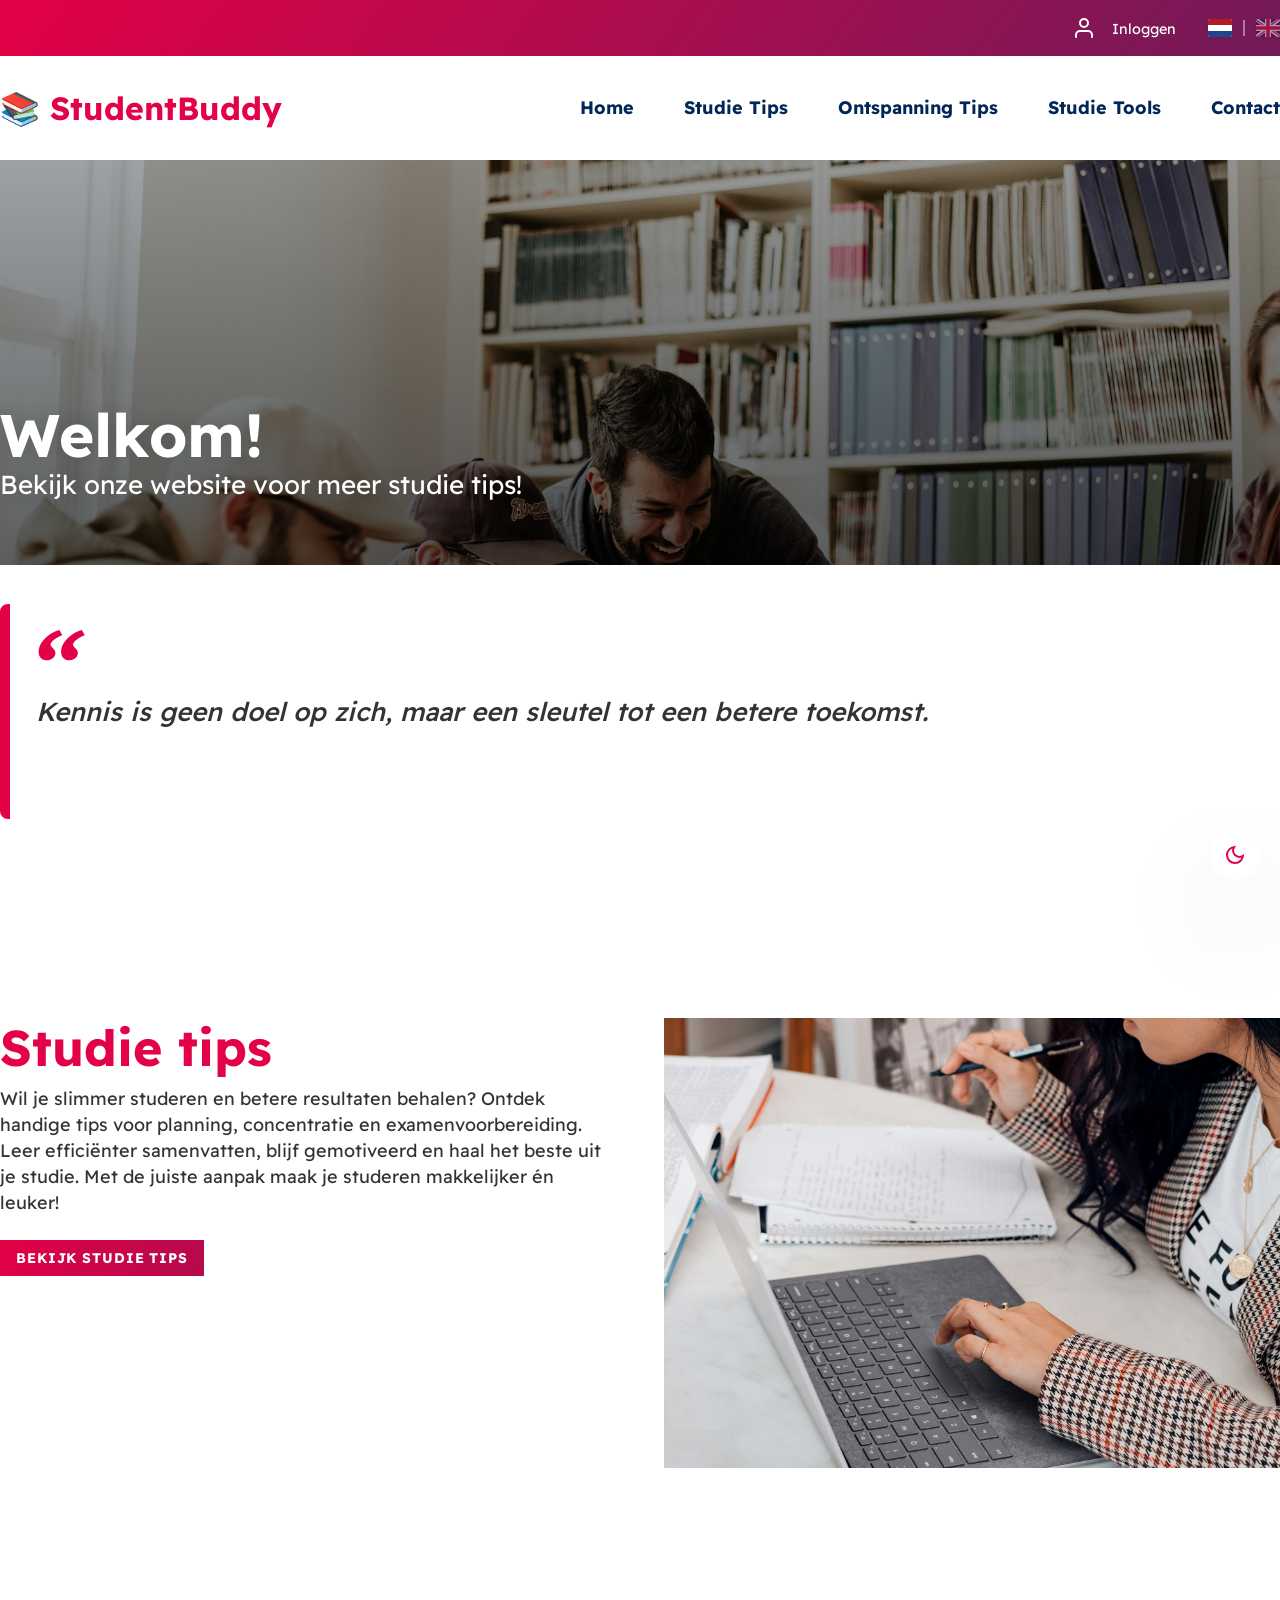
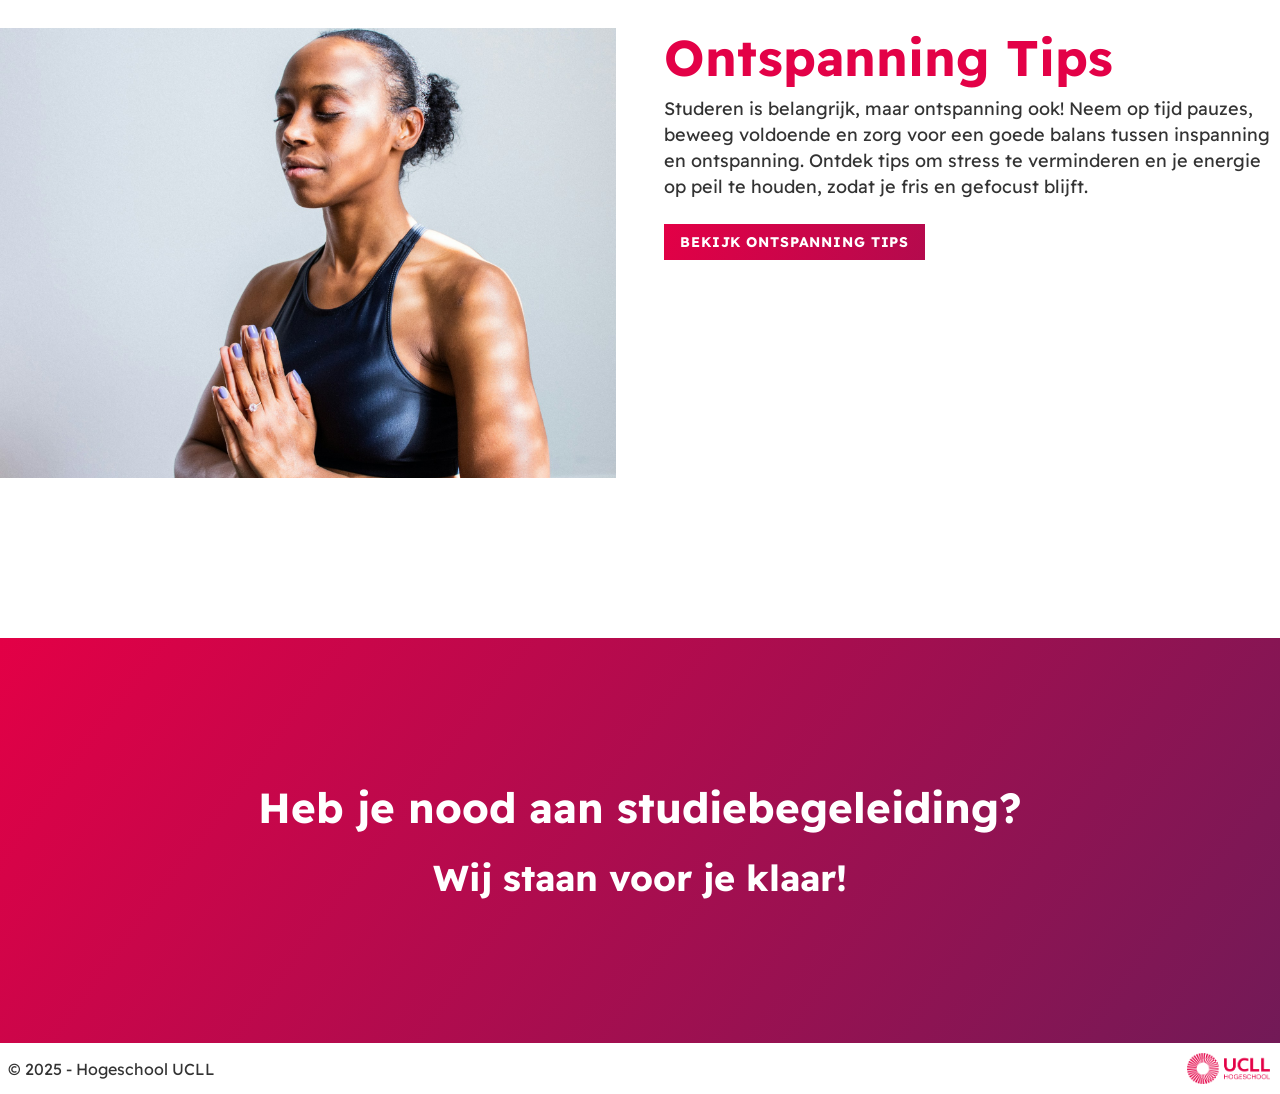
==== commit cb47e0b9: "Login Form Init" ====
--- a/Client/index.html
+++ b/Client/index.html
@@ -7,31 +7,118 @@
     <link rel="stylesheet" href="./style/style.css" />
     <script type="text/javascript" src="./script/darkmode.js" defer></script>
     <script type="text/javascript" src="./script/quote.js" defer></script>
+    <script type="text/javascript" src="./script/language.js" defer></script>
   </head>
   <body>
+    <!-- Feature: Darkmode Switch -->
+    <button id="theme-switch">
+      <!-- Dark Mode Icon -->
+      <svg
+        xmlns="http://www.w3.org/2000/svg"
+        height="24px"
+        viewBox="0 -960 960 960"
+        width="24px"
+        fill="#FFFFFF"
+      >
+        <path
+          d="M480-120q-150 0-255-105T120-480q0-150 105-255t255-105q14 0 27.5 1t26.5 3q-41 29-65.5 75.5T444-660q0 90 63 153t153 63q55 0 101-24.5t75-65.5q2 13 3 26.5t1 27.5q0 150-105 255T480-120Zm0-80q88 0 158-48.5T740-375q-20 5-40 8t-40 3q-123 0-209.5-86.5T364-660q0-20 3-40t8-40q-78 32-126.5 102T200-480q0 116 82 198t198 82Zm-10-270Z"
+        />
+      </svg>
+      <!-- Light Mode Icon-->
+      <svg
+        xmlns="http://www.w3.org/2000/svg"
+        height="24px"
+        viewBox="0 -960 960 960"
+        width="24px"
+        fill="#FFFFFF"
+      >
+        <path
+          d="M480-360q50 0 85-35t35-85q0-50-35-85t-85-35q-50 0-85 35t-35 85q0 50 35 85t85 35Zm0 80q-83 0-141.5-58.5T280-480q0-83 58.5-141.5T480-680q83 0 141.5 58.5T680-480q0 83-58.5 141.5T480-280ZM200-440H40v-80h160v80Zm720 0H760v-80h160v80ZM440-760v-160h80v160h-80Zm0 720v-160h80v160h-80ZM256-650l-101-97 57-59 96 100-52 56Zm492 496-97-101 53-55 101 97-57 59Zm-98-550 97-101 59 57-100 96-56-52ZM154-212l101-97 55 53-97 101-59-57Zm326-268Z"
+        />
+      </svg>
+    </button>
     <header>
       <!-- Top navigation bar with support branding -->
+      <div class="navigation__top-bar">
+        <div class="top-bar__container">
+          <!-- Login Section -->
+          <div class="auth-section">
+            <div class="user-icon">
+              <svg
+                xmlns="http://www.w3.org/2000/svg"
+                width="24"
+                height="24"
+                viewBox="0 0 24 24"
+                fill="none"
+                stroke="currentColor"
+                stroke-width="2"
+                stroke-linecap="round"
+                stroke-linejoin="round"
+              >
+                <path d="M20 21v-2a4 4 0 0 0-4-4H8a4 4 0 0 0-4 4v2"></path>
+                <circle cx="12" cy="7" r="4"></circle>
+              </svg>
+            </div>
+            <span class="login-text">
+              <a href="login.html">Inloggen</a>
+            </span>
+          </div>
+          <!-- Language Section -->
+          <div class="language-section">
+            <svg
+              class="flag nl-flag active"
+              viewBox="0 0 640 480"
+              xmlns="http://www.w3.org/2000/svg"
+            >
+              <!-- Nederlandse vlag -->
+              <g fill-rule="evenodd" stroke-width="1pt">
+                <rect width="640" height="480" fill="#fff" rx="0" ry="0" />
+                <rect
+                  width="640"
+                  height="160"
+                  y="320"
+                  fill="#21468b"
+                  rx="0"
+                  ry="0"
+                />
+                <rect width="640" height="160" fill="#ae1c28" rx="0" ry="0" />
+              </g>
+            </svg>
+
+            <!-- Engelse vlag (UK) -->
+            <svg
+              class="flag en-flag"
+              viewBox="0 0 640 480"
+              xmlns="http://www.w3.org/2000/svg"
+            >
+              <!-- UK vlag -->
+              <rect width="640" height="480" fill="#012169" />
+              <path
+                d="M75 0l244 181L562 0h78v62L400 241l240 178v61h-80L320 301 81 480H0v-60l239-178L0 64V0h75z"
+                fill="#FFF"
+              />
+              <path
+                d="M424 281l216 159v40L369 281h55zm-184 20l6 35L54 480H0l240-179zM640 0v3L391 191l2-44L590 0h50zM0 0l239 176h-60L0 42V0z"
+                fill="#C8102E"
+              />
+              <path
+                d="M241 0v480h160V0H241zM0 160v160h640V160H0z"
+                fill="#FFF"
+              />
+              <path
+                d="M0 193v96h640v-96H0zM273 0v480h96V0h-96z"
+                fill="#C8102E"
+              />
+            </svg>
+          </div>
+        </div>
+      </div>
       <div class="container">
-        <div class="navigation__top-bar">
-          <button id="theme-switch">
-            <!-- Dark Mode Icon -->
-            <svg xmlns="http://www.w3.org/2000/svg" height="24px" viewBox="0 -960 960 960" width="24px" fill="#FFFFFF"><path d="M480-120q-150 0-255-105T120-480q0-150 105-255t255-105q14 0 27.5 1t26.5 3q-41 29-65.5 75.5T444-660q0 90 63 153t153 63q55 0 101-24.5t75-65.5q2 13 3 26.5t1 27.5q0 150-105 255T480-120Zm0-80q88 0 158-48.5T740-375q-20 5-40 8t-40 3q-123 0-209.5-86.5T364-660q0-20 3-40t8-40q-78 32-126.5 102T200-480q0 116 82 198t198 82Zm-10-270Z"/></svg>
-            <!-- Light Mode Icon-->
-            <svg xmlns="http://www.w3.org/2000/svg" height="24px" viewBox="0 -960 960 960" width="24px" fill="#FFFFFF"><path d="M480-360q50 0 85-35t35-85q0-50-35-85t-85-35q-50 0-85 35t-35 85q0 50 35 85t85 35Zm0 80q-83 0-141.5-58.5T280-480q0-83 58.5-141.5T480-680q83 0 141.5 58.5T680-480q0 83-58.5 141.5T480-280ZM200-440H40v-80h160v80Zm720 0H760v-80h160v80ZM440-760v-160h80v160h-80Zm0 720v-160h80v160h-80ZM256-650l-101-97 57-59 96 100-52 56Zm492 496-97-101 53-55 101 97-57 59Zm-98-550 97-101 59 57-100 96-56-52ZM154-212l101-97 55 53-97 101-59-57Zm326-268Z"/></svg>
-          </button>
-          <small>Supported by:</small>
-          <img
-            class="site-branding-logo-img"
-            src="./images/Logo_UCLL_RGB.png"
-            alt="Header Logo UCLL"
-          />
-        </div>
-
         <!-- Main Navigation Bar -->
         <nav aria-label="Main Navigation">
           <!-- Site Branding (Logo or Name) -->
           <div>
-            <a class="site-branding-logo" href="index.html">StudentBuddy</a>
+            <a class="site-branding-logo" href="index.html">📚 StudentBuddy</a>
           </div>
           <!-- Navigation Menu with links to different sections of the site -->
           <div>
@@ -85,8 +172,11 @@
             <div class="page-layout__content-text">
               <h1>Studie tips</h1>
               <p>
-                Wil je slimmer studeren en betere resultaten behalen? Ontdek handige tips voor planning, concentratie en examenvoorbereiding. Leer efficiënter samenvatten, blijf gemotiveerd en haal het beste uit je studie. 
-                Met de juiste aanpak maak je studeren makkelijker én leuker!
+                Wil je slimmer studeren en betere resultaten behalen? Ontdek
+                handige tips voor planning, concentratie en examenvoorbereiding.
+                Leer efficiënter samenvatten, blijf gemotiveerd en haal het
+                beste uit je studie. Met de juiste aanpak maak je studeren
+                makkelijker én leuker!
               </p>
               <div>
                 <a class="page-layout__call-to-action" href="./studie-tips.html"
@@ -124,8 +214,11 @@
             <div class="page-layout__content-text">
               <h1>Ontspanning Tips</h1>
               <p>
-                Studeren is belangrijk, maar ontspanning ook! Neem op tijd pauzes, beweeg voldoende en zorg voor een goede balans tussen inspanning en ontspanning. 
-                Ontdek tips om stress te verminderen en je energie op peil te houden, zodat je fris en gefocust blijft.
+                Studeren is belangrijk, maar ontspanning ook! Neem op tijd
+                pauzes, beweeg voldoende en zorg voor een goede balans tussen
+                inspanning en ontspanning. Ontdek tips om stress te verminderen
+                en je energie op peil te houden, zodat je fris en gefocust
+                blijft.
               </p>
               <div>
                 <a
--- a/Client/style/style.css
+++ b/Client/style/style.css
@@ -127,10 +127,13 @@
 ========================================================================================================================
 */
 
+header {
+  box-shadow: 0px 1px 5px rgba(0, 0, 0, 0.1);
+}
+
 /* Navigation bar styling */
 nav {
-  margin-top: 1rem;
-  margin-bottom: 2.375rem;
+  padding: var(--32px) 0;
   display: flex;
   align-items: center;
   justify-content: space-between;
@@ -154,20 +157,30 @@
 
 /* Top bar navigation layout */
 .navigation__top-bar {
-  display: flex;
-  flex-direction: row;
-  justify-content: end;
-  align-items: center;
-  gap: 1rem;
-  margin-top: 1em;
-  color: var(--secondary-color);
+  background: var(--gradient);
+}
+
+.top-bar__container {
+  padding: var(--8px) 0;
+  max-width: var(--1280px);
+  margin: 0 auto;
+  display: flex;
+  justify-content: flex-end;
+  gap: 2rem;
+  align-items: center;
+}
+
+.navigation__credits-wrapper {
+  display: flex;
+  align-items: center;
+  gap: 1em;
 }
 
 /* Adjusts the font size of small text in the navigation bar */
 .navigation__top-bar small {
   font-size: var(--14px);
   line-height: var(--20px);
-  color: var(--text-color);
+  color: white;
 }
 
 /* Navigation menu styling */
@@ -195,6 +208,72 @@
   border-bottom: 3px solid var(--primary-color);
   transition: ease-in-out;
 }
+
+
+/*Login Layout */
+.auth-section {
+  display: flex;
+  align-items: center;
+  gap: 0.5em;
+}
+
+.user-icon {
+  width: 2.5rem;
+  height: 2.5rem;
+  border-radius: 50%;
+  display: flex;
+  align-items: center;
+  justify-content: center;
+  color: white;
+  cursor: pointer;
+}
+
+.login-text a {
+  font-size: 0.9rem;
+  color: white;
+  text-decoration: none;
+}
+
+ /* Taal selector styling */
+ .language-section {
+   display: flex;
+   align-items: center;
+   gap: 1.5em;
+   /* ruimte tussen de vlaggen */
+   position: relative;
+ }
+
+ /* Subtiele verticale lijn tussen vlaggen */
+ .language-section::after {
+   content: "";
+   position: absolute;
+   top: 50%;
+   left: 50%;
+   transform: translate(-50%, -50%);
+   height: 16px;
+   width: 1px;
+   background-color: #e0e0e0;
+ }
+
+ .flag {
+   width: 24px;
+   height: 18px;
+   display: block;
+   border-radius: 2px;
+   cursor: pointer;
+   transition: transform 0.2s ease;
+   opacity: 0.5;
+   box-shadow: 0 1px 3px rgba(0, 0, 0, 0.1);
+ }
+
+ .flag:hover {
+   transform: scale(1.1);
+ }
+
+ .flag.active {
+  opacity: 1;
+   /* box-shadow: 0 0 0 2px #4285f4; */
+ }
 
 /* 
 ========================================================================================================================
@@ -522,6 +601,143 @@
 
 /* 
 ========================================================================================================================
+            *****     Login    *****
+========================================================================================================================
+*/
+
+.form-wrapper {
+  max-width: 35rem;
+  margin: 10rem auto;
+  background-color: white;
+  padding: 2rem;
+  border-radius: 8px;
+  box-shadow: 0 2px 10px rgba(0, 0, 0, 0.1);
+}
+
+.form-title {
+  font-size: 1.8rem;
+  font-weight: 700;
+  margin-bottom: 1.5rem;
+  color: var(--primary-color);
+}
+
+.form-group {
+  margin-bottom: 1.5rem;
+}
+
+label {
+  display: block;
+  color: var(--primary-color);
+  margin-bottom: 0.5rem;
+  font-weight: 500;
+}
+
+input[type="email"],
+input[type="password"] {
+  width: 100%;
+  padding: 0.8rem;
+  border: 1px solid var(--primary-color);
+  border-radius: 4px;
+  font-size: 1rem;
+}
+
+input[type="email"]:focus,
+input[type="password"]:focus {
+  outline: none;
+  border-color: var(--primary-color);
+  box-shadow: 0 0 0 2px rgba(66, 133, 244, 0.2);
+}
+
+.form-btn {
+  display: block;
+  width: 100%;
+  padding: 0.8rem;
+  background: var(--gradient);
+  color: white;
+  border: none;
+  border-radius: 4px;
+  margin-top: 1.5rem;
+  font-size: 1rem;
+  cursor: pointer;
+  opacity: 0.9;
+  transition: background-color 0.2s;
+  text-align: center;
+  text-decoration: none;
+}
+
+.form-btn:hover {
+  opacity: 1;
+}
+
+.form-btn-secondary {
+  display: block;
+    width: 100%;
+    padding: 0.8rem;
+    background-color: white;
+    color: var(--secondary-color);
+    border-radius: 4px;
+    font-size: 1rem;
+    cursor: pointer;
+    transition: background-color 0.2s;
+    text-align: center;
+    text-decoration: none;
+
+
+  color: var(--primary-color);
+  border: 1px solid var(--primary-color);
+  margin-top: 1rem;
+}
+
+.form-btn-secondary:hover {
+  border: 1px solid var(--secondary-color);
+  background-color: var(--secondary-color);
+  color: white;
+}
+
+.options {
+  margin-top: 2rem;
+  text-align: center;
+  font-size: 0.9rem;
+}
+
+.options a {
+  color: var(--primary-color);
+  text-decoration: none;
+}
+
+.options a:hover {
+  text-decoration: underline;
+}
+
+.or-divider {
+  display: flex;
+  align-items: center;
+  margin: 1.5rem 0;
+}
+
+.or-divider::before,
+.or-divider::after {
+  content: "";
+  flex: 1;
+  height: 1px;
+  background-color: #e0e0e0;
+}
+
+.or-divider span {
+  padding: 0 1rem;
+  color: #777;
+  font-size: 0.9rem;
+}
+
+.guest-mode-info {
+  margin-top: 1rem;
+  font-size: 0.85rem;
+  color: #777;
+  text-align: center;
+}
+
+/* 
+========================================================================================================================
             *****     FOOTER    *****
 ========================================================================================================================
 */
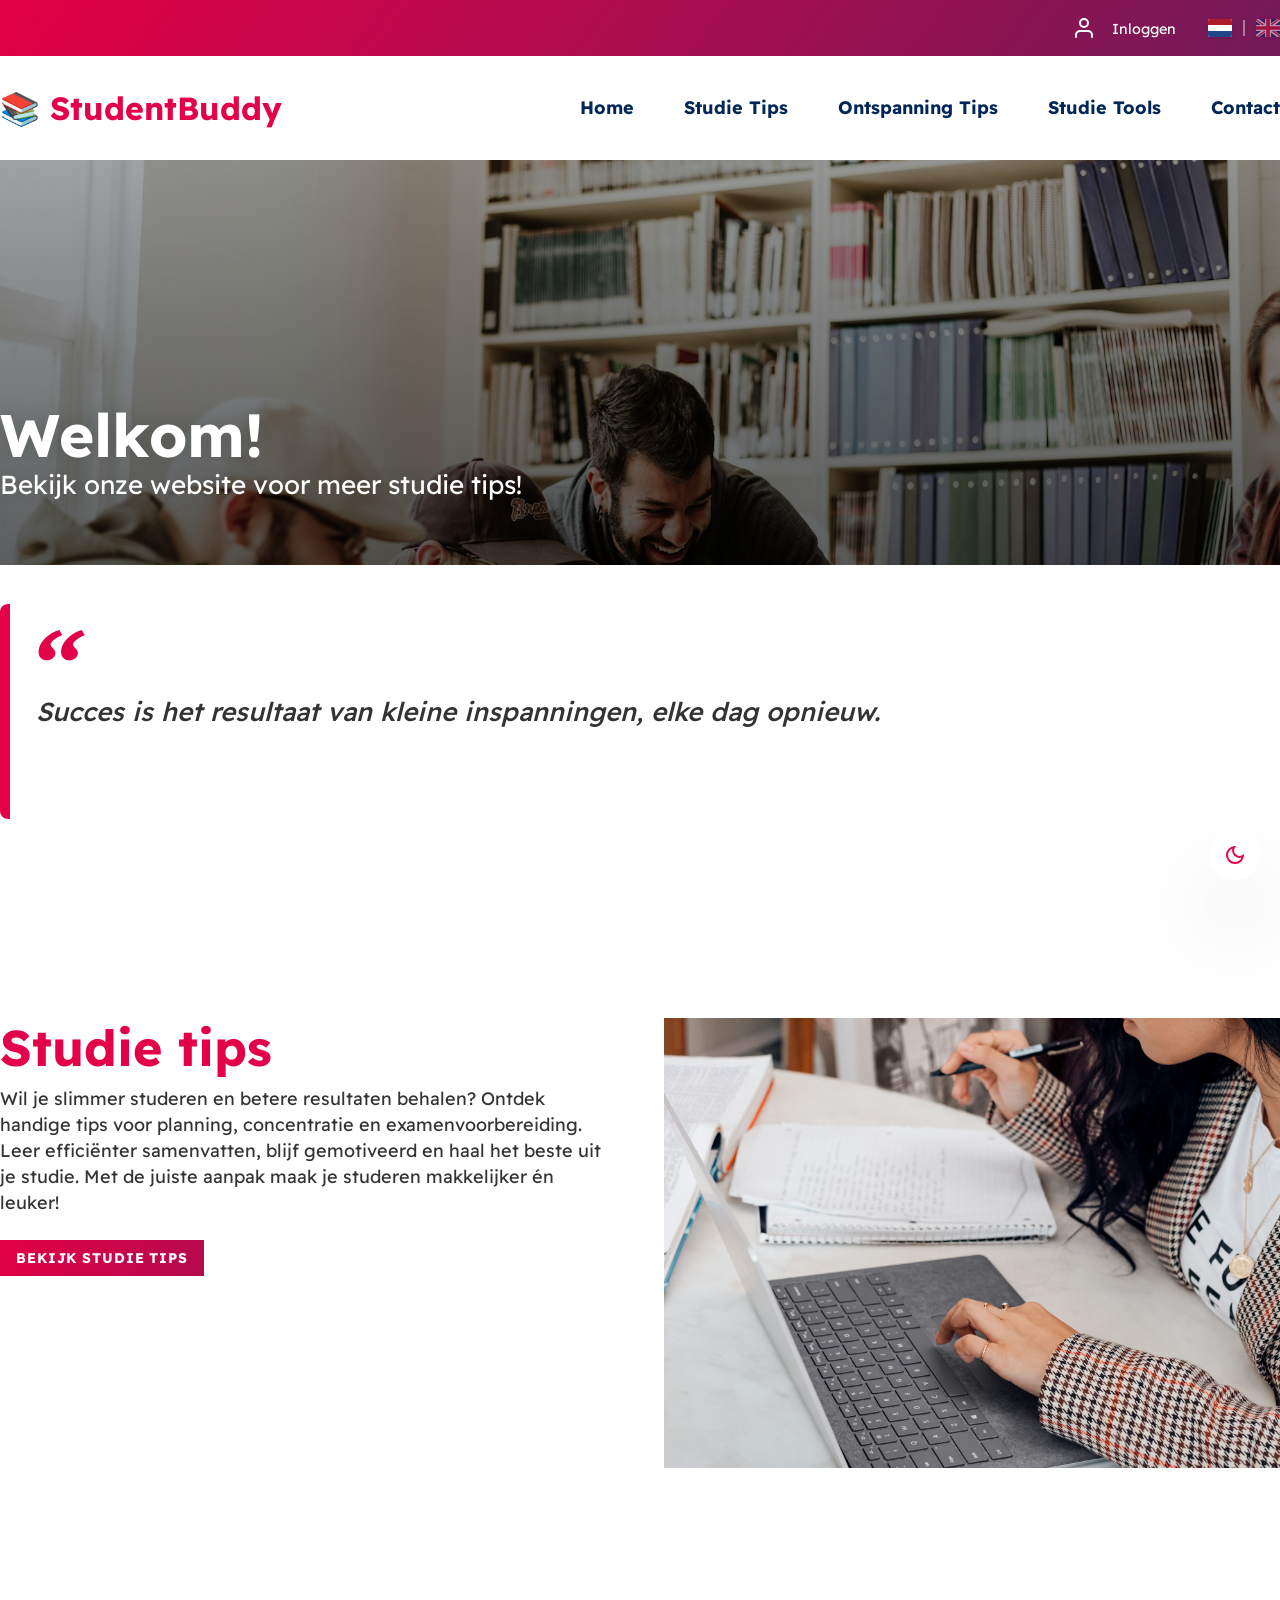
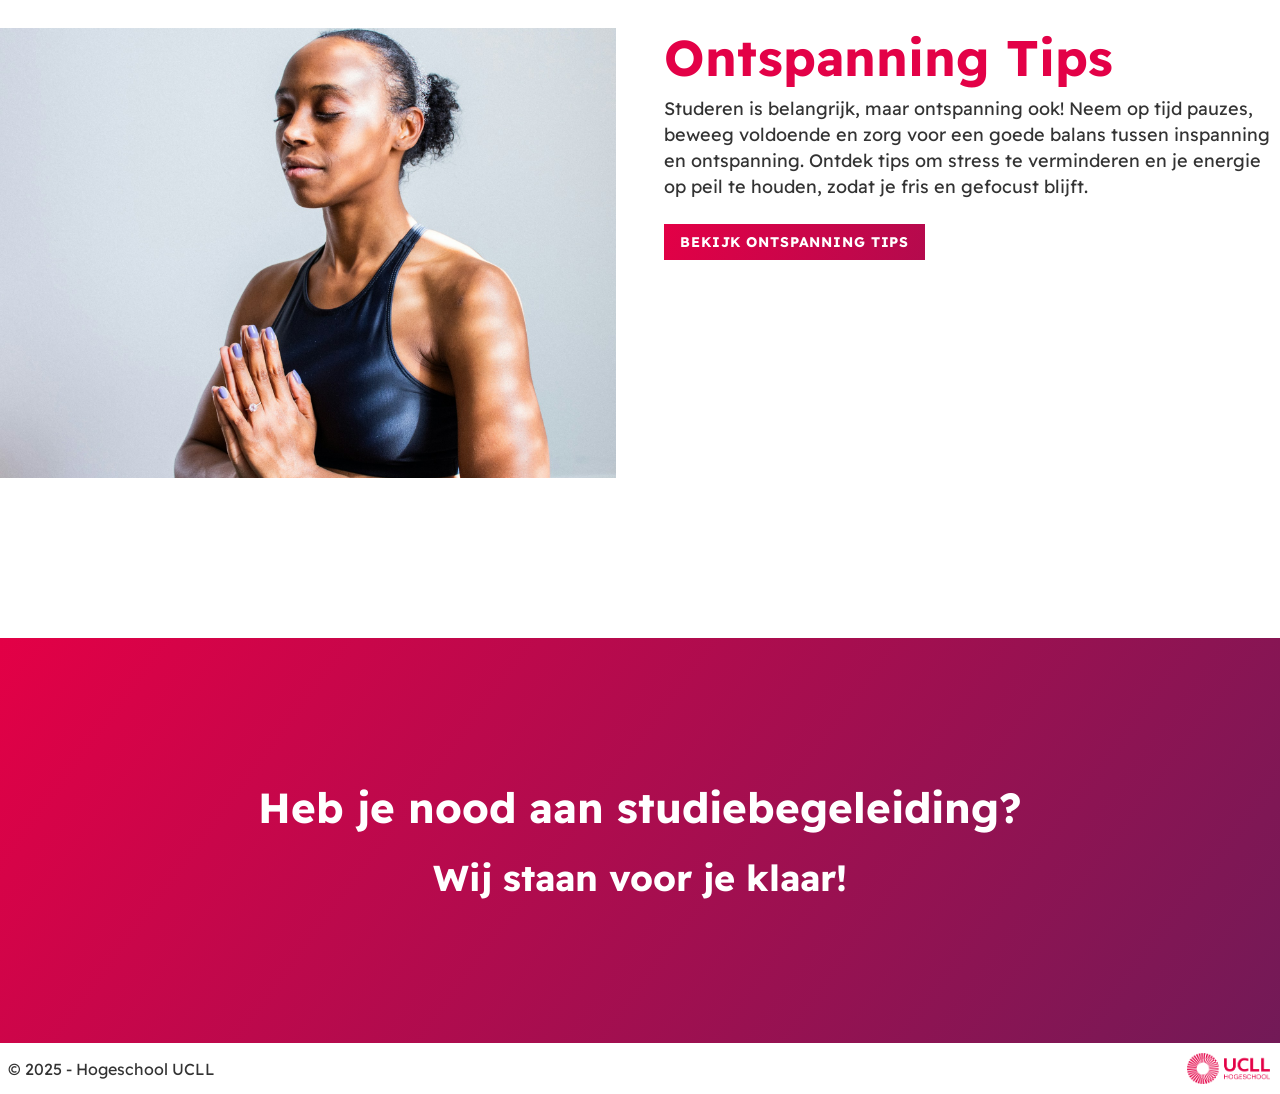
==== commit 195d0869: "Darkmode Fix Form" ====
--- a/Client/index.html
+++ b/Client/index.html
@@ -1,5 +1,5 @@
 <!DOCTYPE html>
-<html lang="en">
+<html lang="nl">
   <head>
     <meta charset="UTF-8" />
     <meta name="viewport" content="width=device-width, initial-scale=1.0" />
--- a/Client/style/style.css
+++ b/Client/style/style.css
@@ -608,7 +608,7 @@
 .form-wrapper {
   max-width: 35rem;
   margin: 10rem auto;
-  background-color: white;
+  background-color: var(--base-variant);
   padding: 2rem;
   border-radius: 8px;
   box-shadow: 0 2px 10px rgba(0, 0, 0, 0.1);
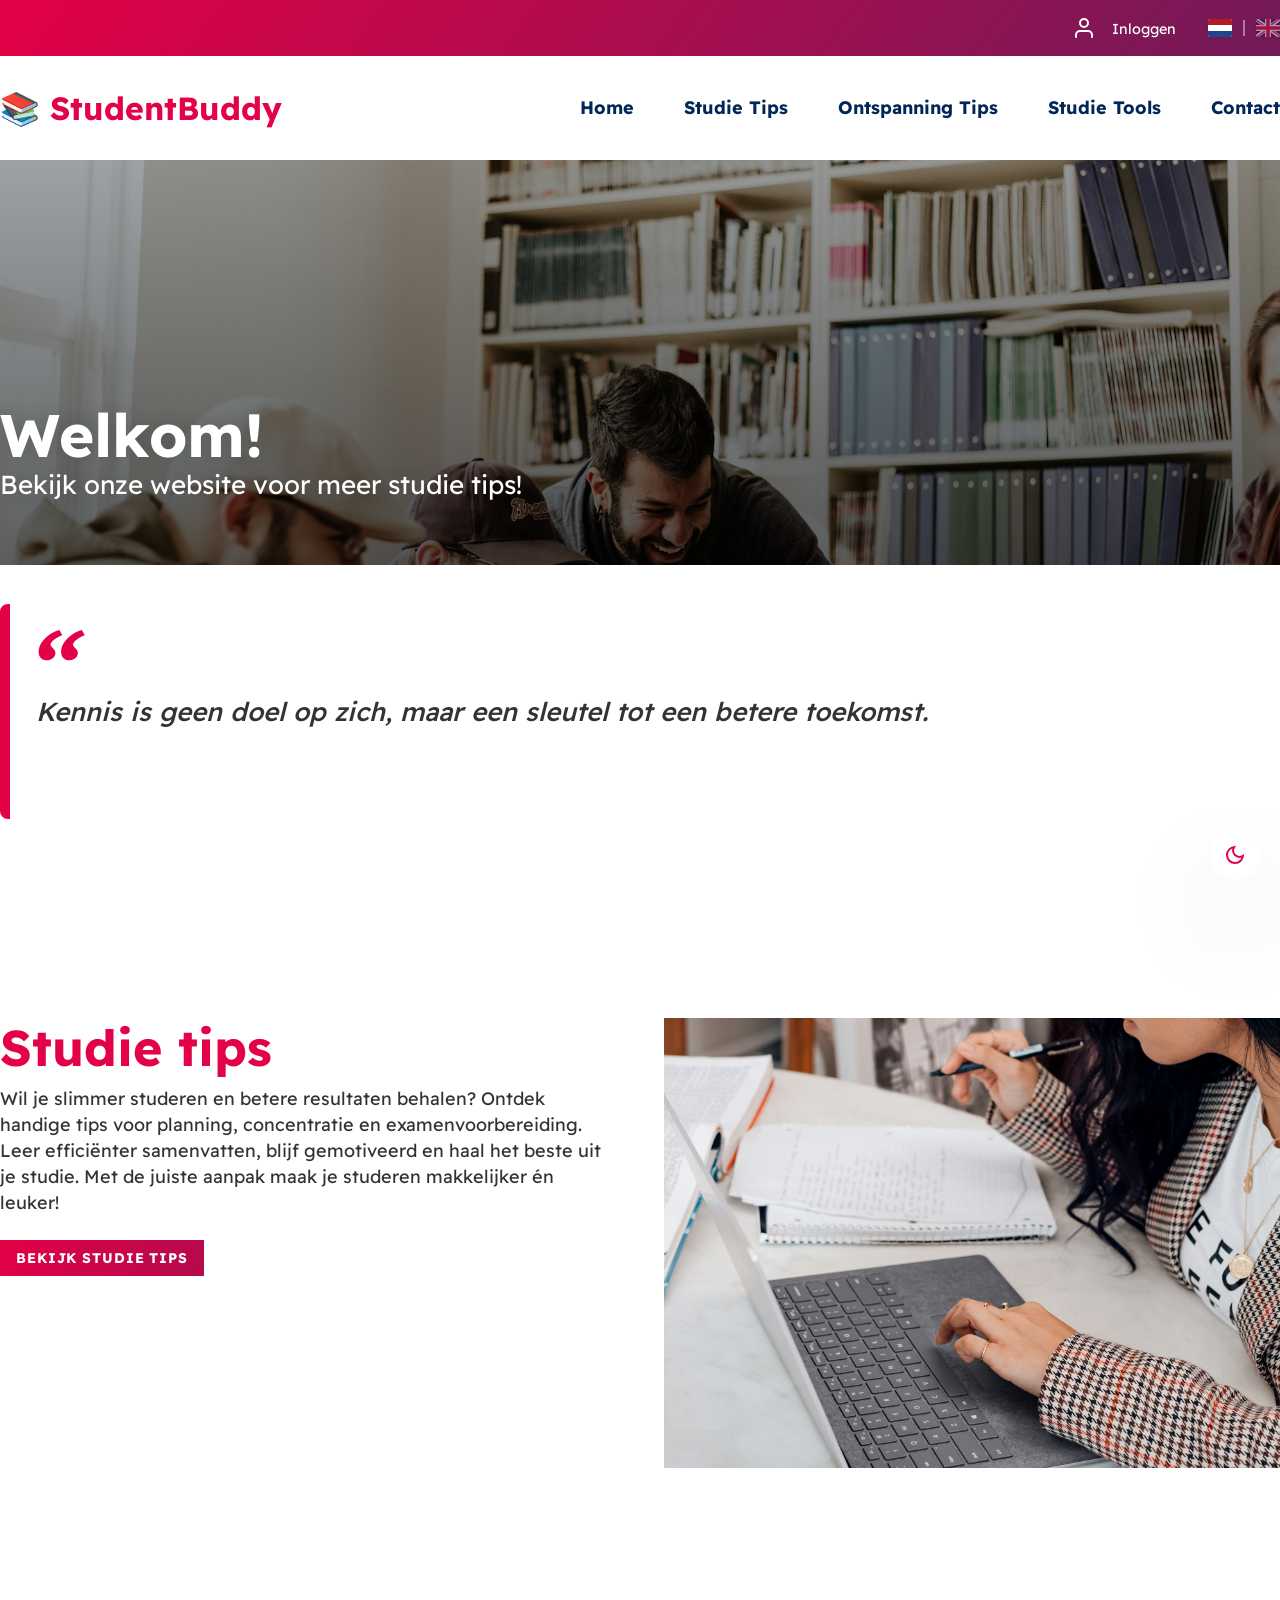
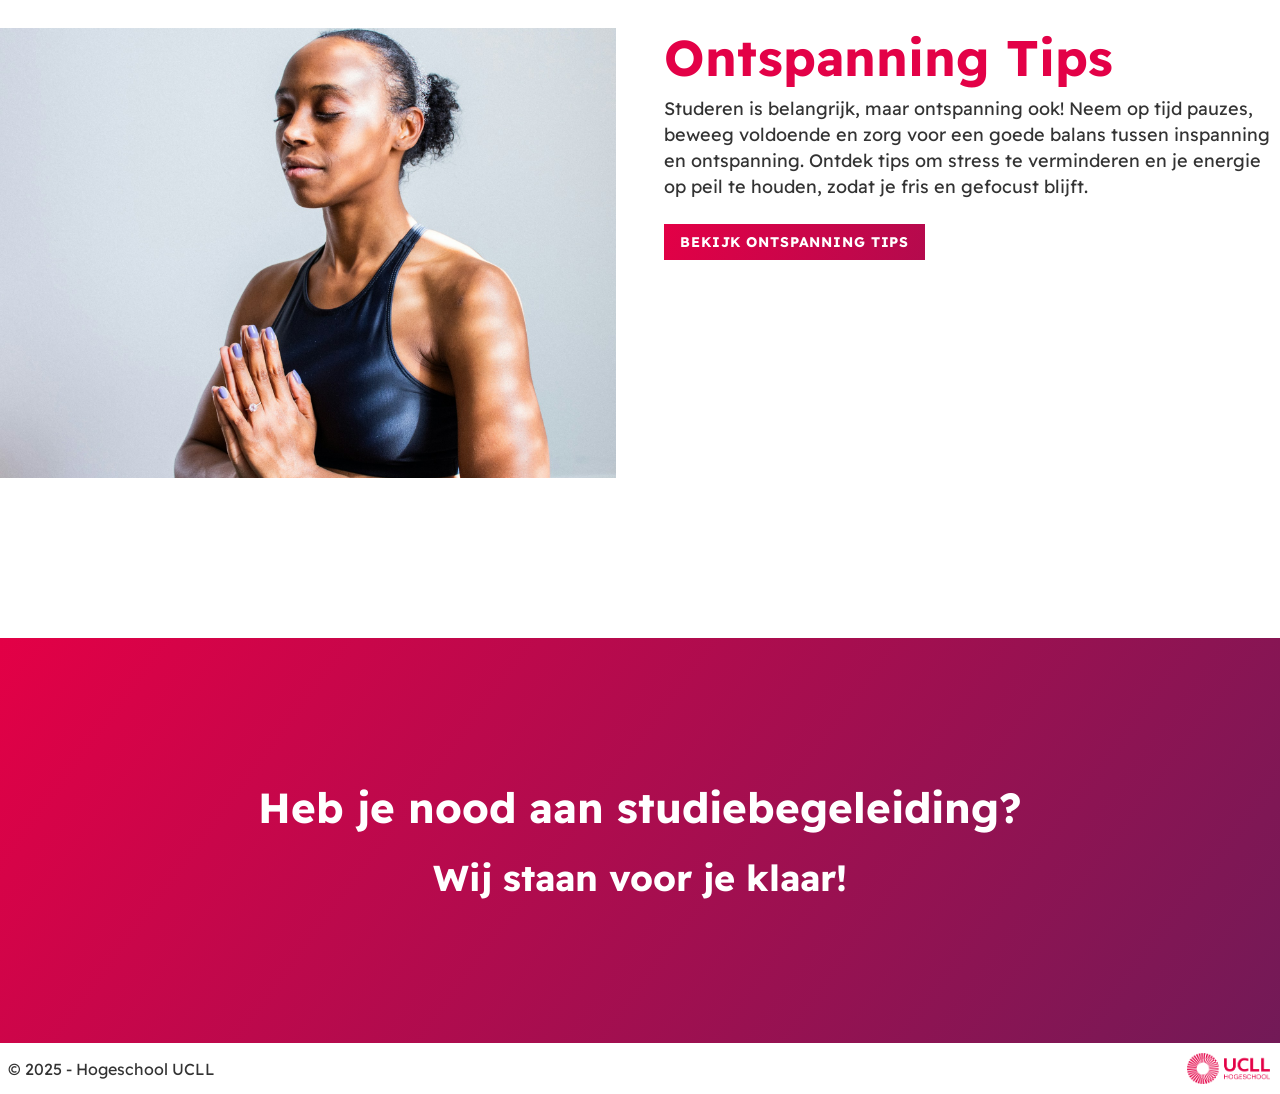
==== commit 17ab2fce: "Added Accounts" ====
--- a/Client/index.html
+++ b/Client/index.html
@@ -8,6 +8,7 @@
     <script type="text/javascript" src="./script/darkmode.js" defer></script>
     <script type="text/javascript" src="./script/quote.js" defer></script>
     <script type="text/javascript" src="./script/language.js" defer></script>
+    <script type="text/javascript" src="./script/login-status.js" defer></script>
   </head>
   <body>
     <!-- Feature: Darkmode Switch -->
@@ -42,7 +43,7 @@
       <div class="navigation__top-bar">
         <div class="top-bar__container">
           <!-- Login Section -->
-          <div class="auth-section">
+          <div class="auth-section" id="auth-section">
             <div class="user-icon">
               <svg
                 xmlns="http://www.w3.org/2000/svg"
@@ -60,7 +61,7 @@
               </svg>
             </div>
             <span class="login-text">
-              <a href="login.html">Inloggen</a>
+              <a href="login.html" id="login-link">Inloggen</a>
             </span>
           </div>
           <!-- Language Section -->
--- a/Client/style/style.css
+++ b/Client/style/style.css
@@ -127,6 +127,43 @@
 ========================================================================================================================
 */
 
+#auth-section {
+  display: flex;
+  align-items: center;
+  gap: 0.5rem; /* spacing between username link and logout */
+}
+
+/* Style the username text (formerly login link) */
+#login-link.user-name {
+  color: var(--link-color, #ffffff);
+  text-decoration: none;
+  font-weight: 500;
+}
+
+/* Logout button styling */
+#logout-btn {
+  background: none;
+  border: none;
+  padding: 0.25rem 0.5rem;
+  font: inherit;            /* inherit font-family/size */
+  color: var(--link-color, #ffffff);
+  cursor: pointer;
+  border-radius: 0.25rem;   /* small rounding */
+  transition: background 0.2s;
+}
+
+/* Hover/focus states */
+#logout-btn:hover,
+#logout-btn:focus {
+  background: rgba(0, 123, 255, 0.1);
+  outline: none;
+}
+
+/* Optional: active/clicked state */
+#logout-btn:active {
+  background: rgba(0, 123, 255, 0.2);
+}
+
 header {
   box-shadow: 0px 1px 5px rgba(0, 0, 0, 0.1);
 }
@@ -297,6 +334,24 @@
 .hero-content {
   padding-top: 15rem;
 }
+
+.hero-section.background-image-relaxing .hero-content {
+  display: flex;
+  flex-direction: column;
+  justify-content: center;
+  align-items: center;
+  height: 100%;
+  padding-top: 0;
+  text-align: center;
+}
+
+.hero-section.background-image-relaxing {
+  height: 30svh;
+  display: flex;
+  justify-content: center;
+  align-items: center;
+}
+
 
 /* 
 ========================================================================================================================
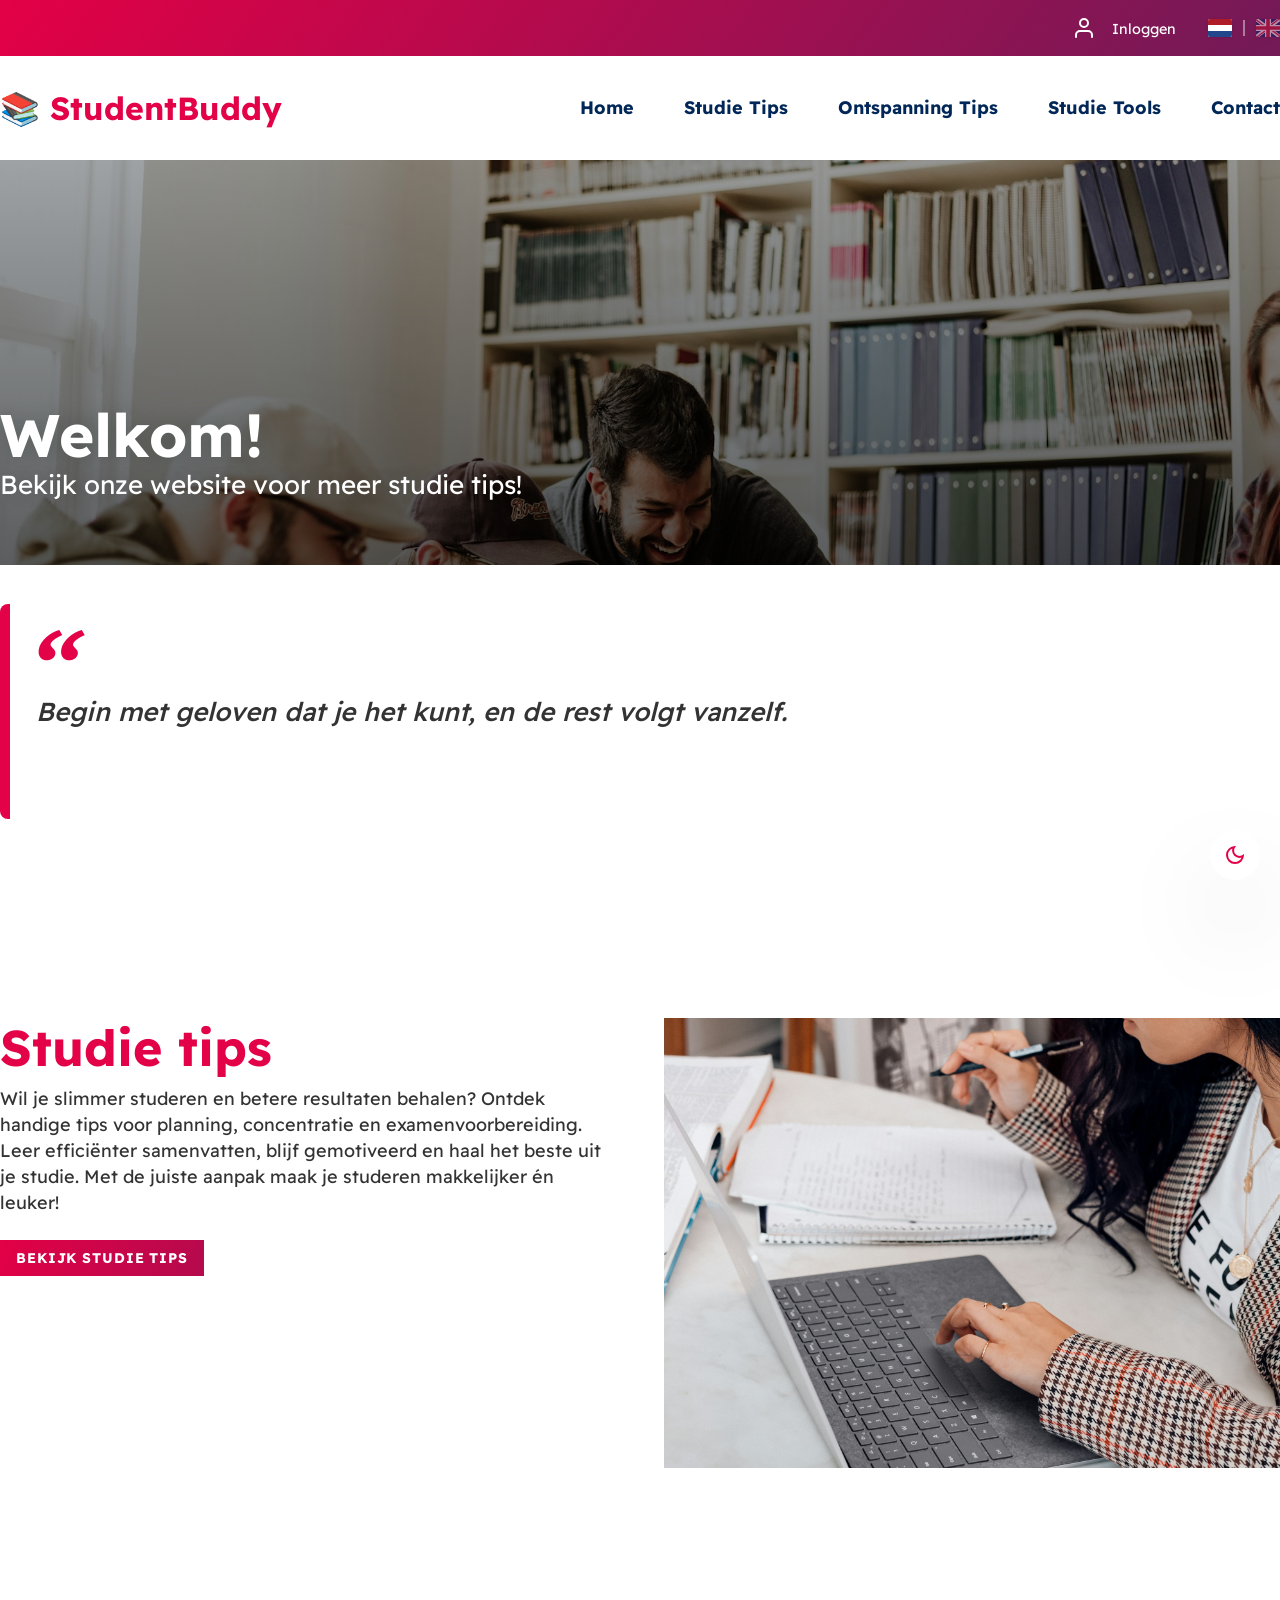
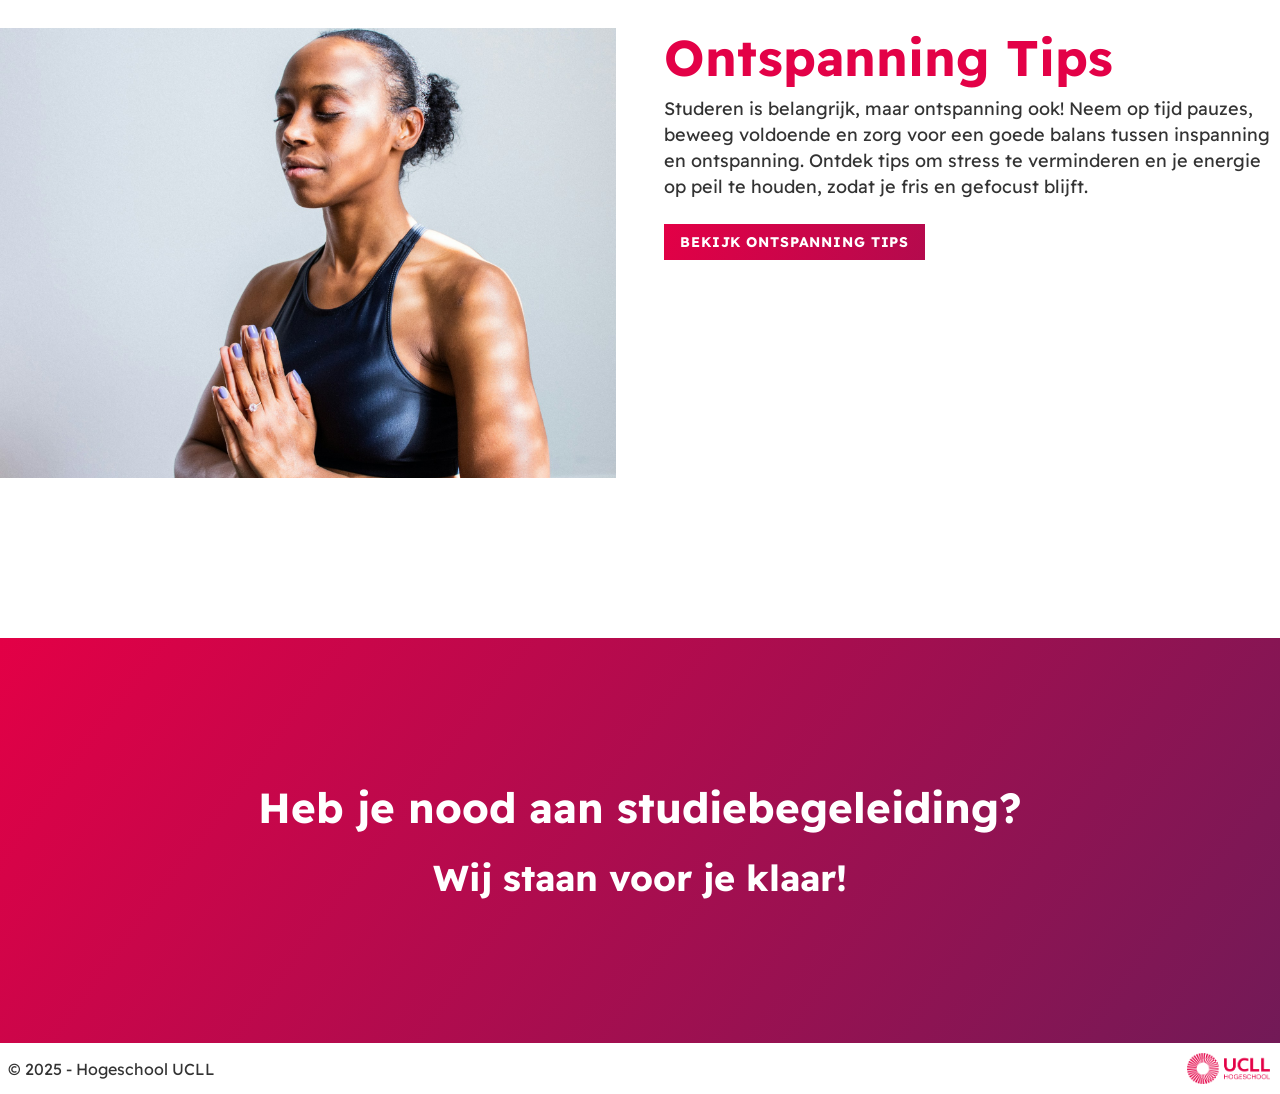
==== commit b2205f88: "Home Page Translation Init" ====
--- a/Client/index.html
+++ b/Client/index.html
@@ -8,7 +8,6 @@
     <script type="text/javascript" src="./script/darkmode.js" defer></script>
     <script type="text/javascript" src="./script/quote.js" defer></script>
     <script type="text/javascript" src="./script/language.js" defer></script>
-    <script type="text/javascript" src="./script/login-status.js" defer></script>
   </head>
   <body>
     <!-- Feature: Darkmode Switch -->
@@ -43,7 +42,7 @@
       <div class="navigation__top-bar">
         <div class="top-bar__container">
           <!-- Login Section -->
-          <div class="auth-section" id="auth-section">
+          <div class="auth-section">
             <div class="user-icon">
               <svg
                 xmlns="http://www.w3.org/2000/svg"
@@ -61,7 +60,7 @@
               </svg>
             </div>
             <span class="login-text">
-              <a href="login.html" id="login-link">Inloggen</a>
+              <a data-key="nav_login" href="login.html">Inloggen</a>
             </span>
           </div>
           <!-- Language Section -->
@@ -125,19 +124,19 @@
           <div>
             <ul>
               <li>
-                <a href="index.html">Home</a>
-              </li>
-              <li>
-                <a href="studie-tips.html">Studie Tips</a>
-              </li>
-              <li>
-                <a href="ontspanning-tips.html">Ontspanning Tips</a>
-              </li>
-              <li>
-                <a href="studie-tools.html">Studie Tools</a>
-              </li>
-              <li>
-                <a href="contact.html">Contact</a>
+                <a data-key="nav_home" href="index.html">Home</a>
+              </li>
+              <li>
+                <a data-key="nav_studytips" href="studie-tips.html">Studie Tips</a>
+              </li>
+              <li>
+                <a data-key="nav_relaxationtips" href="ontspanning-tips.html">Ontspanning Tips</a>
+              </li>
+              <li>
+                <a data-key="nav_studytools" href="studie-tools.html">Studie Tools</a>
+              </li>
+              <li>
+                <a data-key="nav_contact" href="contact.html">Contact</a>
               </li>
             </ul>
           </div>
@@ -149,8 +148,8 @@
       <section class="hero-section background-image-home">
         <div class="container">
           <div class="hero-content">
-            <h1 class="block-title">Welkom!</h1>
-            <p class="block-paragraph">
+            <h1 data-key="hero_welcome" class="block-title">Welkom!</h1>
+            <p data-key="hero_intro" class="block-paragraph">
               Bekijk onze website voor meer studie tips!
             </p>
           </div>
@@ -171,8 +170,8 @@
           <div class="page-layout__content-wrapper">
             <!-- Text Content -->
             <div class="page-layout__content-text">
-              <h1>Studie tips</h1>
-              <p>
+              <h1 data-key="section_studytips_title">Studie tips</h1>
+              <p data-key="section_studytips_pg">
                 Wil je slimmer studeren en betere resultaten behalen? Ontdek
                 handige tips voor planning, concentratie en examenvoorbereiding.
                 Leer efficiënter samenvatten, blijf gemotiveerd en haal het
@@ -180,7 +179,7 @@
                 makkelijker én leuker!
               </p>
               <div>
-                <a class="page-layout__call-to-action" href="./studie-tips.html"
+                <a data-key="section_studytips_btn" class="page-layout__call-to-action" href="./studie-tips.html"
                   >BEKIJK STUDIE TIPS</a
                 >
               </div>
@@ -213,8 +212,8 @@
             </div>
             <!-- Text Content -->
             <div class="page-layout__content-text">
-              <h1>Ontspanning Tips</h1>
-              <p>
+              <h1 data-key="section_relaxation_title">Ontspanning Tips</h1>
+              <p data-key="section_relaxation_pg">
                 Studeren is belangrijk, maar ontspanning ook! Neem op tijd
                 pauzes, beweeg voldoende en zorg voor een goede balans tussen
                 inspanning en ontspanning. Ontdek tips om stress te verminderen
@@ -223,6 +222,7 @@
               </p>
               <div>
                 <a
+                  data-key="section_relaxation_btn"
                   class="page-layout__call-to-action"
                   href="./ontspanning-tips.html"
                   >BEKIJK ONTSPANNING TIPS</a
@@ -239,12 +239,12 @@
         <!-- Study Guidance Call-to-Action -->
         <div class="footer__content-wrapper">
           <div>
-            <h2 class="footer__large-title">
+            <h2 data-key="footer_title_lg" class="footer__large-title">
               Heb je nood aan studiebegeleiding?
             </h2>
           </div>
           <div>
-            <h2 class="footer__small-title">Wij staan voor je klaar!</h2>
+            <h2 data-key="footer_title_sm" class="footer__small-title">Wij staan voor je klaar!</h2>
           </div>
         </div>
       </div>
@@ -254,7 +254,7 @@
       <div class="container">
         <!-- Bottom Footer -->
         <div class="footer__wrapper-bottom">
-          <small> © 2025 - Hogeschool UCLL </small>
+          <small data-key="footer_bottom"> © 2025 - Hogeschool UCLL </small>
           <img
             class="footer__logo"
             src="./images/Logo_UCLL_RGB.png"
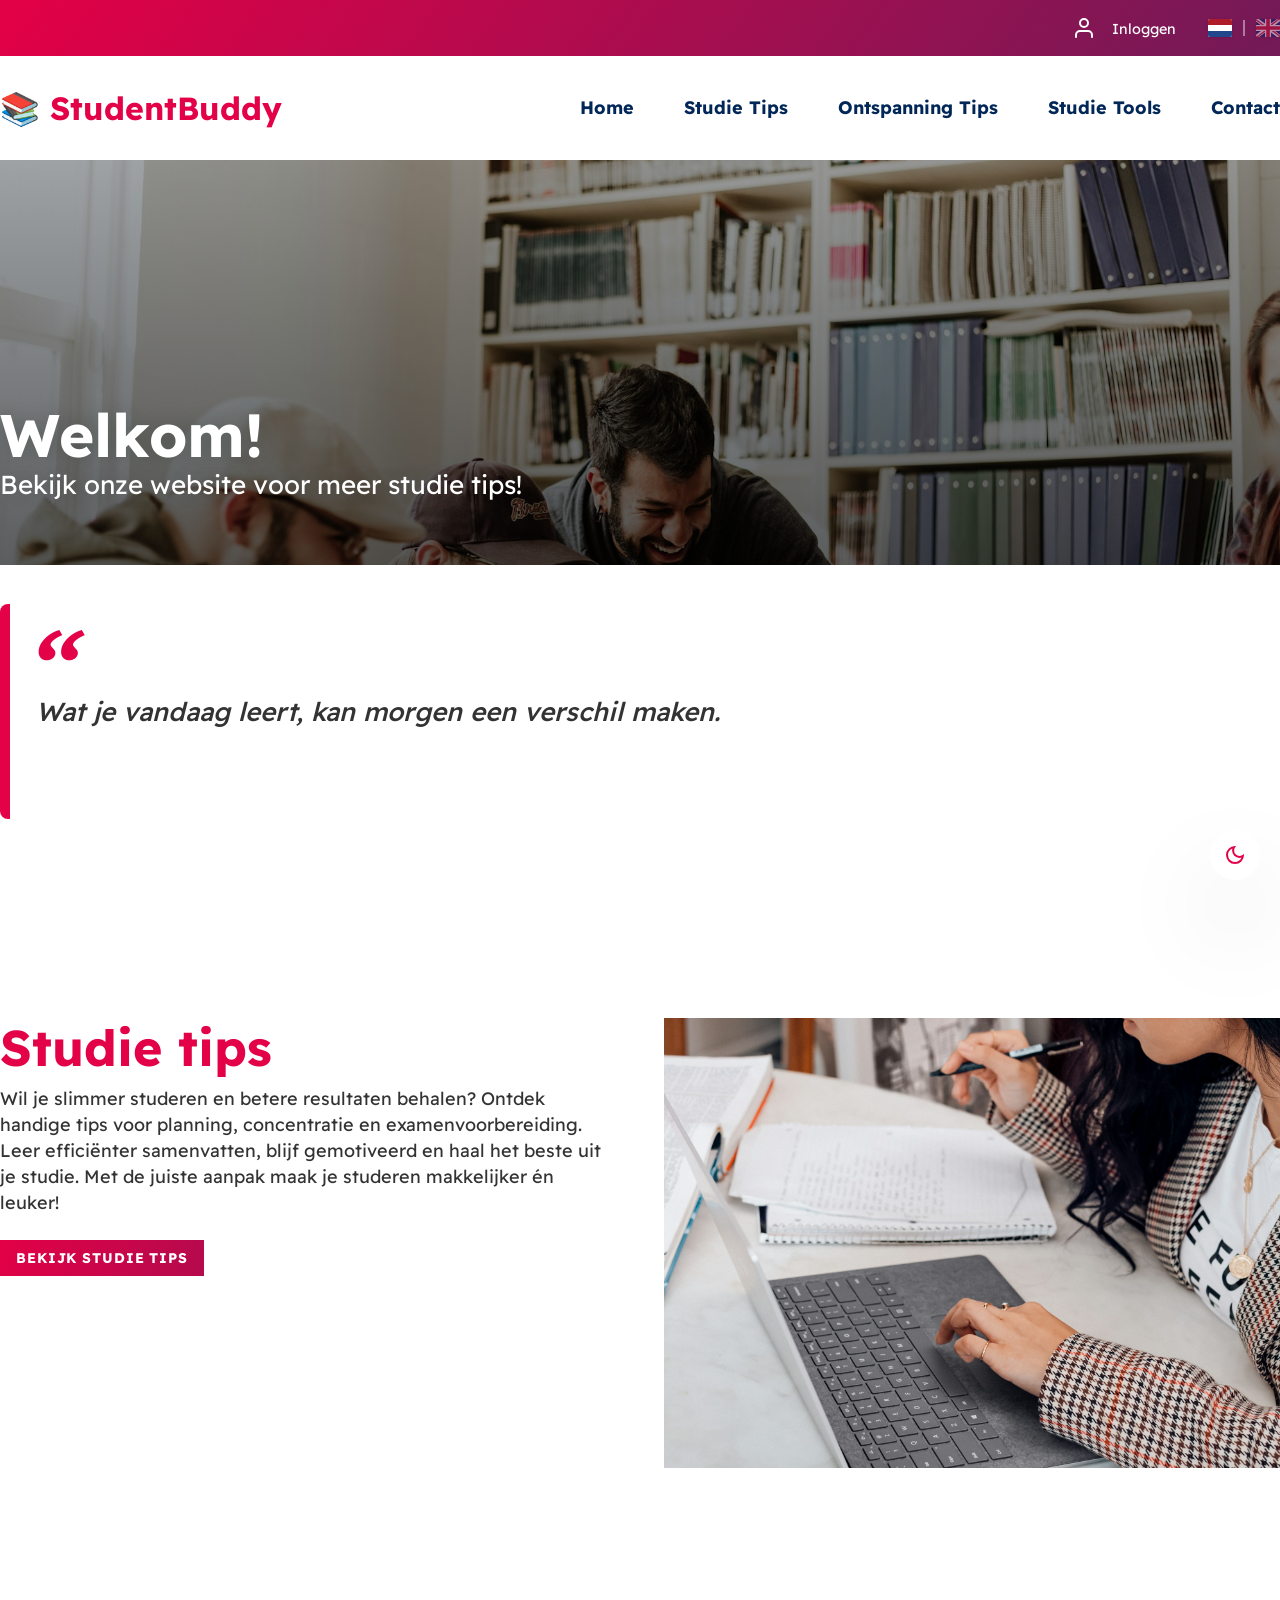
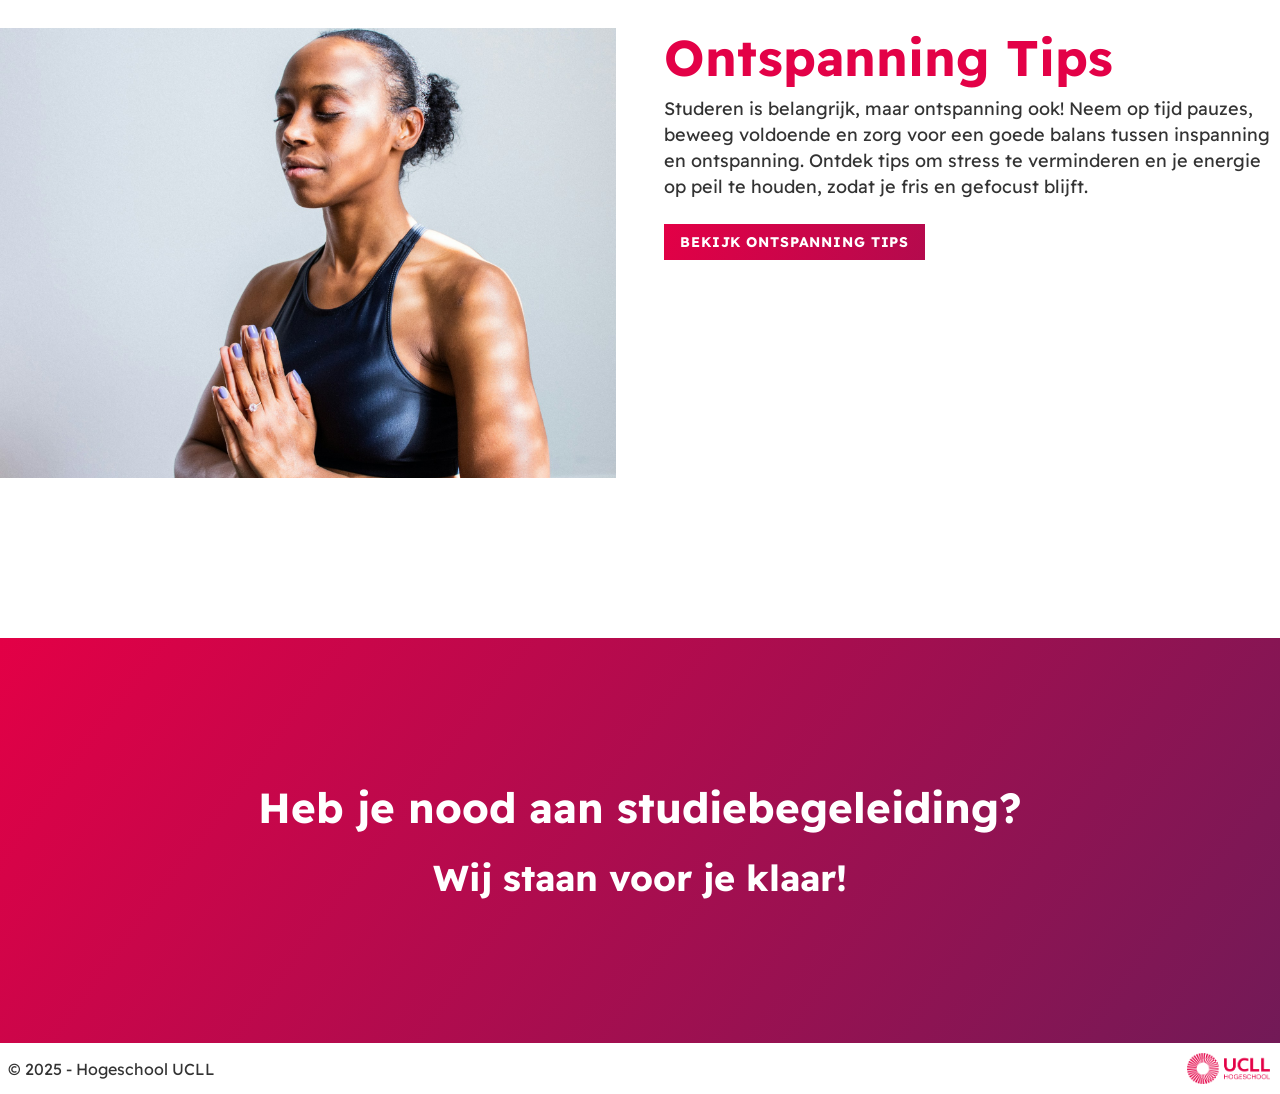
==== commit 22ca44af: "Merge branch 'dev' into translation" ====
--- a/Client/index.html
+++ b/Client/index.html
@@ -8,6 +8,7 @@
     <script type="text/javascript" src="./script/darkmode.js" defer></script>
     <script type="text/javascript" src="./script/quote.js" defer></script>
     <script type="text/javascript" src="./script/language.js" defer></script>
+    <script type="text/javascript" src="./script/login-status.js" defer></script>
   </head>
   <body>
     <!-- Feature: Darkmode Switch -->
@@ -42,7 +43,7 @@
       <div class="navigation__top-bar">
         <div class="top-bar__container">
           <!-- Login Section -->
-          <div class="auth-section">
+          <div class="auth-section" id="auth-section">
             <div class="user-icon">
               <svg
                 xmlns="http://www.w3.org/2000/svg"
@@ -60,7 +61,7 @@
               </svg>
             </div>
             <span class="login-text">
-              <a data-key="nav_login" href="login.html">Inloggen</a>
+              <a href="login.html" id="login-link">Inloggen</a>
             </span>
           </div>
           <!-- Language Section -->
--- a/Client/style/style.css
+++ b/Client/style/style.css
@@ -352,6 +352,23 @@
   align-items: center;
 }
 
+.hero-section.background-image-tools .hero-content {
+  display: flex;
+  flex-direction: column;
+  justify-content: center;
+  align-items: center;
+  height: 100%;
+  padding-top: 0;
+  text-align: center;
+}
+
+.hero-section.background-image-tools {
+  height: 30svh;
+  display: flex;
+  justify-content: center;
+  align-items: center;
+}
+
 
 /* 
 ========================================================================================================================
